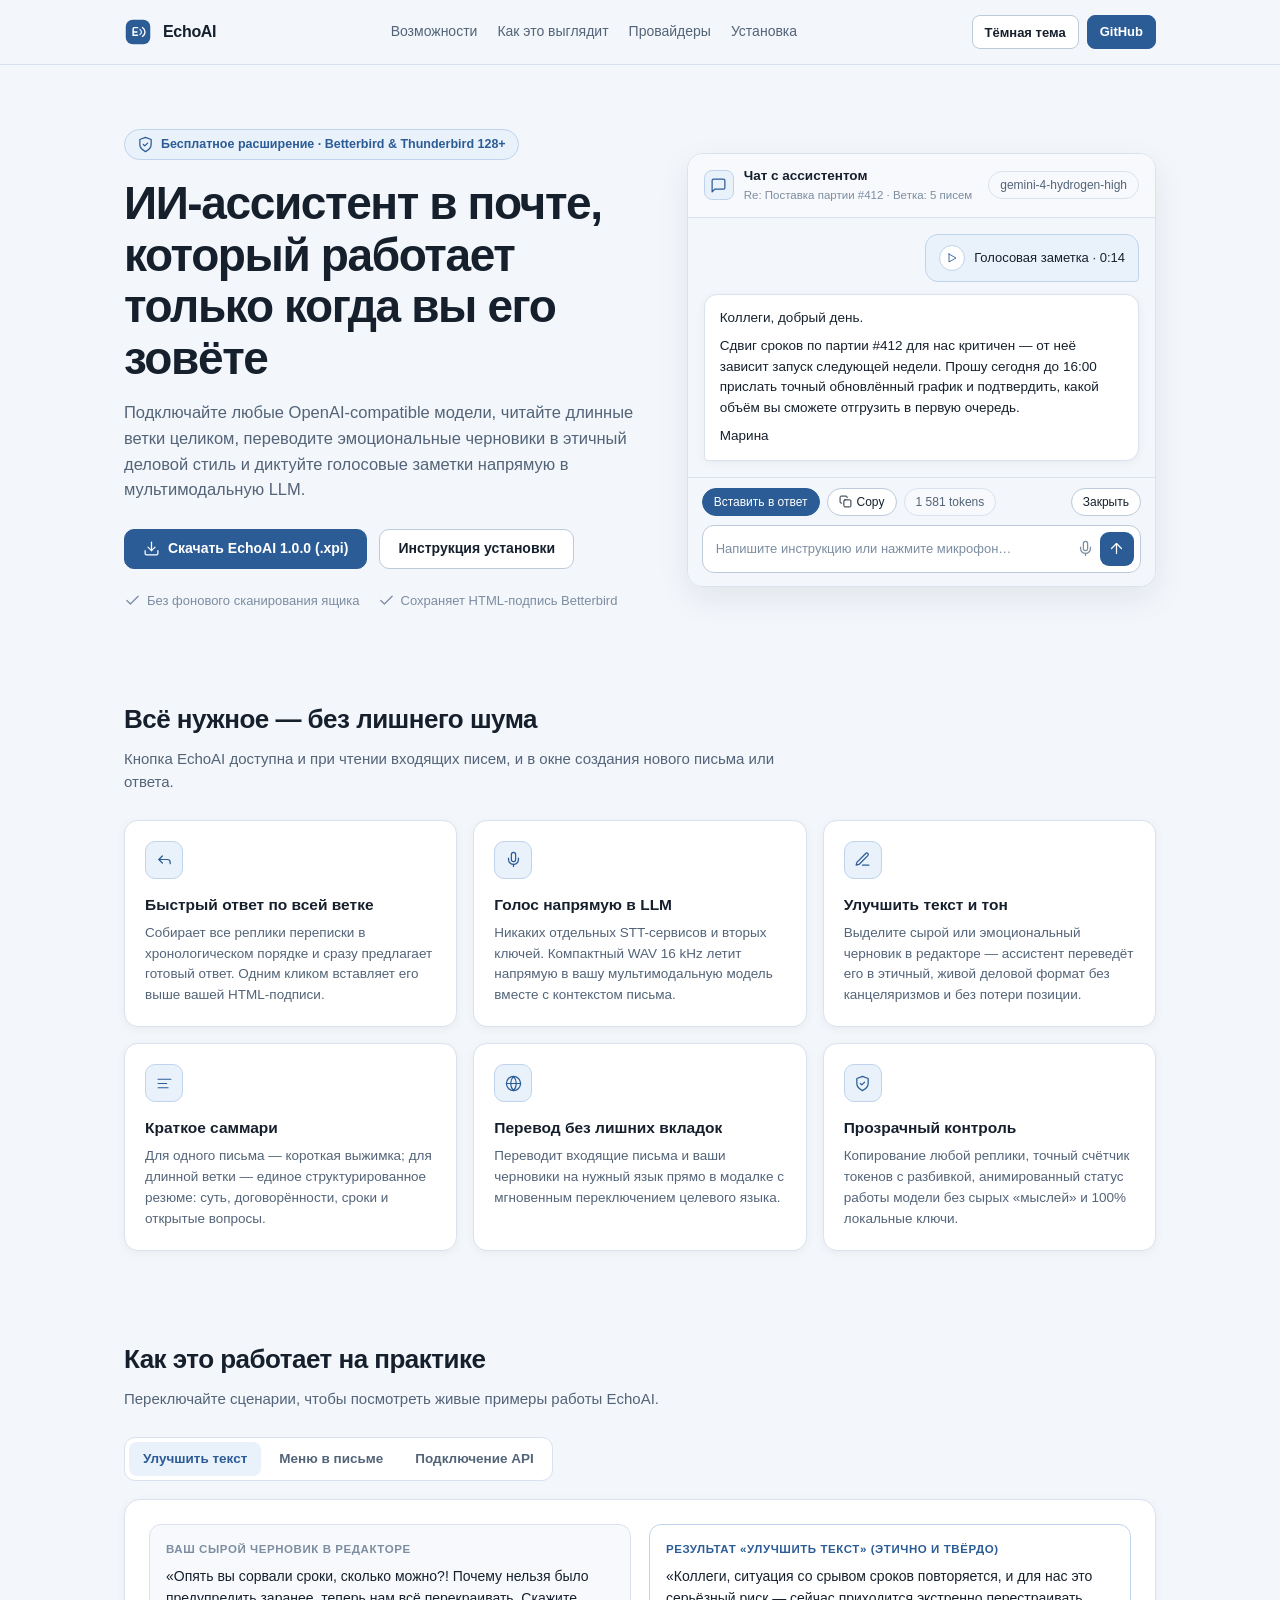
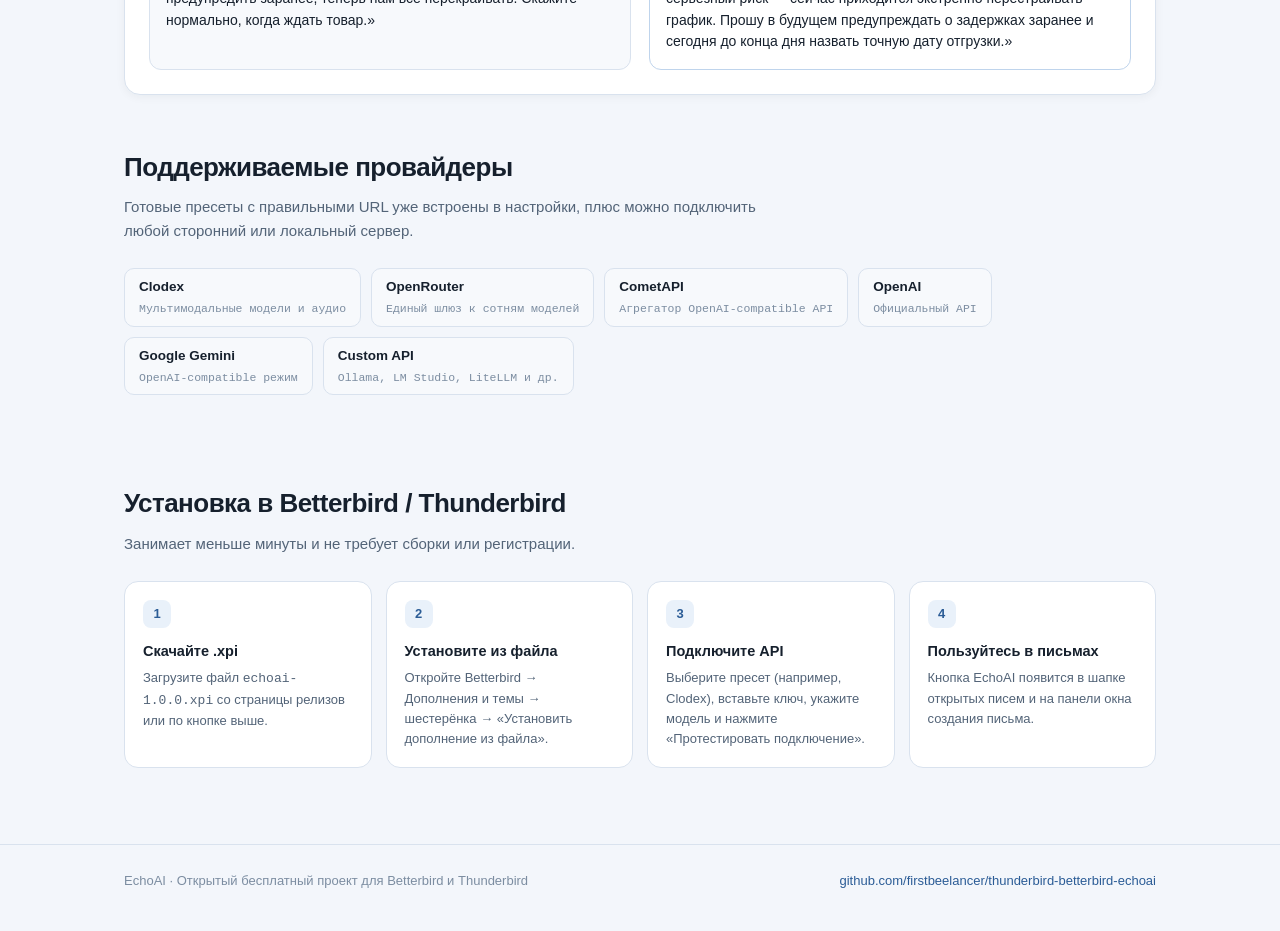
==== docs/index.html @ 4e69f6e3 "feat: build EchoAI v1.0.0 extension, packager and public showcase page" ====
<!DOCTYPE html>
<html lang="ru" data-theme="light">
<head>
  <meta charset="utf-8">
  <meta name="viewport" content="width=device-width, initial-scale=1">
  <title>EchoAI — ИИ-ассистент для Betterbird и Thunderbird</title>
  <meta name="description" content="Бесплатное открытое расширение для Betterbird и Thunderbird с подключением любых OpenAI-compatible API и прямым голосовым вводом в мультимодальную LLM.">
  <style>
    :root {
      --font-sans: "Inter", -apple-system, BlinkMacSystemFont, "Segoe UI", Roboto, sans-serif;
      --font-mono: "JetBrains Mono", "Cascadia Code", Consolas, ui-monospace, monospace;
      --bg: #f3f6fb;
      --surface: #ffffff;
      --subtle: #f7f9fc;
      --hover: #edf2f8;
      --border: #d9e2ee;
      --border-strong: #bccad9;
      --text: #16202d;
      --text-2: #536478;
      --muted: #7c8da1;
      --accent: #2b5c96;
      --accent-hover: #224b7c;
      --accent-soft: #e9f1fa;
      --accent-border: #bfd4ec;
      --success: #157a54;
      --success-bg: #eaf7f1;
      --success-border: #bce2d1;
      --danger: #c4323f;
      --danger-bg: #fdf0f1;
      --shadow: 0 12px 32px rgba(22, 32, 45, 0.08);
      --shadow-sm: 0 2px 10px rgba(22, 32, 45, 0.05);
    }

    :root[data-theme="dark"] {
      --bg: #0f141b;
      --surface: #171e27;
      --subtle: #1c2530;
      --hover: #232e3c;
      --border: #263242;
      --border-strong: #394a60;
      --text: #e8eef5;
      --text-2: #9aa9bc;
      --muted: #718298;
      --accent: #5a96db;
      --accent-hover: #70a8e6;
      --accent-soft: rgba(90, 150, 219, 0.15);
      --accent-border: rgba(90, 150, 219, 0.36);
      --success: #3fc48f;
      --success-bg: rgba(63, 196, 143, 0.13);
      --success-border: rgba(63, 196, 143, 0.34);
      --danger: #f06e7a;
      --danger-bg: rgba(240, 110, 122, 0.14);
      --shadow: 0 16px 40px rgba(0, 0, 0, 0.42);
      --shadow-sm: 0 2px 12px rgba(0, 0, 0, 0.28);
    }

    *, *::before, *::after { box-sizing: border-box; }
    body {
      margin: 0;
      font-family: var(--font-sans);
      background: var(--bg);
      color: var(--text);
      line-height: 1.55;
      -webkit-font-smoothing: antialiased;
    }

    svg.ic {
      width: 17px;
      height: 17px;
      stroke: currentColor;
      fill: none;
      stroke-width: 1.75;
      stroke-linecap: round;
      stroke-linejoin: round;
      flex-shrink: 0;
    }

    a { color: var(--accent); text-decoration: none; }
    a:hover { text-decoration: underline; }

    .container {
      max-width: 1080px;
      margin: 0 auto;
      padding: 0 24px;
    }

    /* Top Nav */
    .topbar {
      position: sticky;
      top: 0;
      z-index: 30;
      background: color-mix(in srgb, var(--bg) 88%, transparent);
      backdrop-filter: blur(10px);
      border-bottom: 1px solid var(--border);
    }

    .topbar-inner {
      display: flex;
      align-items: center;
      justify-content: space-between;
      height: 64px;
      gap: 16px;
    }

    .brand {
      display: flex;
      align-items: center;
      gap: 11px;
      font-weight: 650;
      font-size: 16px;
      color: var(--text);
      letter-spacing: -0.02em;
    }

    .brand:hover { text-decoration: none; }

    .nav-links {
      display: flex;
      align-items: center;
      gap: 20px;
      font-size: 14px;
    }

    .nav-links a { color: var(--text-2); font-weight: 500; }
    .nav-links a:hover { color: var(--text); text-decoration: none; }

    .btn {
      display: inline-flex;
      align-items: center;
      justify-content: center;
      gap: 8px;
      height: 40px;
      padding: 0 18px;
      border-radius: 10px;
      border: 1px solid var(--border-strong);
      background: var(--surface);
      color: var(--text);
      font-size: 14px;
      font-weight: 550;
      cursor: pointer;
      transition: all 140ms ease;
      text-decoration: none;
    }

    .btn:hover { background: var(--hover); text-decoration: none; }

    .btn-primary {
      background: var(--accent);
      border-color: var(--accent);
      color: #ffffff;
    }
    :root[data-theme="dark"] .btn-primary { color: #0a1624; }
    .btn-primary:hover { background: var(--accent-hover); border-color: var(--accent-hover); }

    .btn-sm { height: 34px; padding: 0 12px; font-size: 13px; border-radius: 8px; }

    /* Hero */
    .hero {
      padding: 64px 0 44px;
    }

    .hero-grid {
      display: grid;
      grid-template-columns: 1.05fr 0.95fr;
      gap: 44px;
      align-items: center;
    }

    @media (max-width: 880px) {
      .hero-grid { grid-template-columns: 1fr; }
      .nav-links { display: none; }
    }

    .eyebrow {
      display: inline-flex;
      align-items: center;
      gap: 7px;
      padding: 5px 12px;
      border-radius: 999px;
      background: var(--accent-soft);
      border: 1px solid var(--accent-border);
      color: var(--accent);
      font-size: 12.5px;
      font-weight: 600;
      margin-bottom: 18px;
    }

    h1 {
      margin: 0 0 16px;
      font-size: clamp(32px, 4.4vw, 46px);
      line-height: 1.12;
      letter-spacing: -0.03em;
      font-weight: 700;
    }

    .hero-lead {
      margin: 0 0 26px;
      font-size: 16.5px;
      color: var(--text-2);
      max-width: 540px;
    }

    .hero-actions {
      display: flex;
      flex-wrap: wrap;
      gap: 12px;
      margin-bottom: 22px;
    }

    .hero-meta {
      display: flex;
      flex-wrap: wrap;
      gap: 18px;
      font-size: 13px;
      color: var(--muted);
    }

    .hero-meta span {
      display: inline-flex;
      align-items: center;
      gap: 6px;
    }

    /* Interactive Preview Window */
    .preview-card {
      background: var(--surface);
      border: 1px solid var(--border);
      border-radius: 16px;
      box-shadow: var(--shadow);
      overflow: hidden;
    }

    .preview-head {
      display: flex;
      align-items: center;
      justify-content: space-between;
      padding: 12px 16px;
      border-bottom: 1px solid var(--border);
      background: var(--subtle);
    }

    .preview-head-left {
      display: flex;
      align-items: center;
      gap: 10px;
    }

    .preview-icon-box {
      width: 30px;
      height: 30px;
      border-radius: 8px;
      background: var(--accent-soft);
      border: 1px solid var(--accent-border);
      color: var(--accent);
      display: inline-flex;
      align-items: center;
      justify-content: center;
    }

    .preview-title { font-size: 13.5px; font-weight: 600; }
    .preview-sub { font-size: 11.5px; color: var(--muted); }

    .pill {
      display: inline-flex;
      align-items: center;
      gap: 5px;
      height: 28px;
      padding: 0 11px;
      border-radius: 999px;
      border: 1px solid var(--border-strong);
      background: var(--surface);
      font-size: 12px;
      font-weight: 500;
      color: var(--text);
    }

    .pill-muted {
      background: var(--subtle);
      color: var(--text-2);
      border-color: var(--border);
    }

    .preview-body {
      padding: 16px;
      background: var(--bg);
      display: flex;
      flex-direction: column;
      gap: 12px;
    }

    .bubble-user {
      align-self: flex-end;
      background: var(--accent-soft);
      border: 1px solid var(--accent-border);
      border-radius: 13px 13px 4px 13px;
      padding: 10px 13px;
      display: inline-flex;
      align-items: center;
      gap: 9px;
      font-size: 13px;
      font-weight: 500;
    }

    .play-circle {
      width: 26px;
      height: 26px;
      border-radius: 50%;
      background: var(--surface);
      border: 1px solid var(--accent-border);
      color: var(--accent);
      display: inline-flex;
      align-items: center;
      justify-content: center;
    }

    .bubble-ai {
      background: var(--surface);
      border: 1px solid var(--border);
      border-radius: 13px 13px 13px 4px;
      padding: 13px 15px;
      font-size: 13.5px;
      line-height: 1.52;
      box-shadow: var(--shadow-sm);
    }

    .bubble-ai p { margin: 0 0 8px; }
    .bubble-ai p:last-child { margin: 0; }

    .preview-dock {
      padding: 10px 14px 13px;
      background: var(--bg);
      border-top: 1px solid var(--border);
      display: flex;
      flex-direction: column;
      gap: 9px;
    }

    .dock-row {
      display: flex;
      align-items: center;
      justify-content: space-between;
      gap: 8px;
      flex-wrap: wrap;
    }

    .dock-left { display: flex; align-items: center; gap: 7px; flex-wrap: wrap; }

    .fake-input {
      display: flex;
      align-items: center;
      justify-content: space-between;
      padding: 6px 6px 6px 13px;
      border-radius: 12px;
      background: var(--surface);
      border: 1px solid var(--border-strong);
      font-size: 13px;
      color: var(--muted);
    }

    .fake-send {
      width: 34px;
      height: 34px;
      border-radius: 9px;
      background: var(--accent);
      color: #fff;
      display: inline-flex;
      align-items: center;
      justify-content: center;
    }

    /* Sections */
    .section {
      padding: 44px 0;
    }

    .section-head {
      margin-bottom: 26px;
    }

    .section-title {
      margin: 0 0 8px;
      font-size: 26px;
      letter-spacing: -0.02em;
    }

    .section-desc {
      margin: 0;
      color: var(--text-2);
      font-size: 15px;
      max-width: 660px;
    }

    .features-grid {
      display: grid;
      grid-template-columns: repeat(3, minmax(0, 1fr));
      gap: 16px;
    }

    @media (max-width: 820px) {
      .features-grid { grid-template-columns: 1fr; }
    }

    .feature-card {
      background: var(--surface);
      border: 1px solid var(--border);
      border-radius: 14px;
      padding: 20px;
      box-shadow: var(--shadow-sm);
    }

    .feature-icon {
      width: 38px;
      height: 38px;
      border-radius: 10px;
      background: var(--accent-soft);
      border: 1px solid var(--accent-border);
      color: var(--accent);
      display: inline-flex;
      align-items: center;
      justify-content: center;
      margin-bottom: 14px;
    }

    .feature-card h3 {
      margin: 0 0 6px;
      font-size: 15.5px;
      font-weight: 600;
    }

    .feature-card p {
      margin: 0;
      font-size: 13.5px;
      color: var(--text-2);
    }

    /* Interactive Showcase Tabs */
    .tabs-bar {
      display: inline-flex;
      flex-wrap: wrap;
      gap: 4px;
      padding: 4px;
      border-radius: 11px;
      background: var(--surface);
      border: 1px solid var(--border);
      margin-bottom: 18px;
    }

    .tab-btn {
      height: 34px;
      padding: 0 14px;
      border-radius: 8px;
      border: none;
      background: transparent;
      color: var(--text-2);
      font-size: 13.5px;
      font-weight: 550;
      cursor: pointer;
    }

    .tab-btn.is-active {
      background: var(--accent-soft);
      color: var(--accent);
    }

    .showcase-panel {
      background: var(--surface);
      border: 1px solid var(--border);
      border-radius: 16px;
      padding: 24px;
      box-shadow: var(--shadow-sm);
    }

    .before-after {
      display: grid;
      grid-template-columns: 1fr 1fr;
      gap: 18px;
    }

    @media (max-width: 720px) {
      .before-after { grid-template-columns: 1fr; }
    }

    .ba-box {
      padding: 16px;
      border-radius: 12px;
      border: 1px solid var(--border);
      background: var(--subtle);
    }

    .ba-box.is-after {
      background: var(--surface);
      border-color: var(--accent-border);
    }

    .ba-label {
      font-size: 11.5px;
      font-weight: 650;
      text-transform: uppercase;
      letter-spacing: 0.05em;
      color: var(--muted);
      margin-bottom: 8px;
    }

    .ba-box.is-after .ba-label { color: var(--accent); }

    .providers-strip {
      display: flex;
      flex-wrap: wrap;
      gap: 10px;
    }

    .provider-badge {
      padding: 8px 14px;
      border-radius: 10px;
      background: var(--subtle);
      border: 1px solid var(--border);
      font-size: 13.5px;
      font-weight: 550;
    }

    .provider-badge span {
      display: block;
      font-family: var(--font-mono);
      font-size: 11.5px;
      font-weight: 400;
      color: var(--muted);
      margin-top: 2px;
    }

    /* Install Steps */
    .steps-grid {
      display: grid;
      grid-template-columns: repeat(4, minmax(0, 1fr));
      gap: 14px;
    }

    @media (max-width: 820px) {
      .steps-grid { grid-template-columns: 1fr 1fr; }
    }
    @media (max-width: 520px) {
      .steps-grid { grid-template-columns: 1fr; }
    }

    .step-card {
      background: var(--surface);
      border: 1px solid var(--border);
      border-radius: 14px;
      padding: 18px;
    }

    .step-num {
      width: 28px;
      height: 28px;
      border-radius: 8px;
      background: var(--accent-soft);
      color: var(--accent);
      font-size: 13px;
      font-weight: 700;
      display: inline-flex;
      align-items: center;
      justify-content: center;
      margin-bottom: 12px;
    }

    .step-card h3 { margin: 0 0 6px; font-size: 14.5px; }
    .step-card p { margin: 0; font-size: 13px; color: var(--text-2); }

    footer {
      margin-top: 32px;
      padding: 26px 0 40px;
      border-top: 1px solid var(--border);
      color: var(--muted);
      font-size: 13px;
    }

    .footer-inner {
      display: flex;
      align-items: center;
      justify-content: space-between;
      flex-wrap: wrap;
      gap: 12px;
    }
  </style>
</head>
<body>
  <header class="topbar">
    <div class="container topbar-inner">
      <a class="brand" href="#">
        <svg width="28" height="28" viewBox="0 0 64 64" fill="none" aria-hidden="true">
          <rect x="4" y="4" width="56" height="56" rx="16" fill="#2B5C96"/>
          <path d="M21 39.5V24.5C21 23.1193 22.1193 22 23.5 22H31" stroke="#FFFFFF" stroke-width="3.4" stroke-linecap="round"/>
          <path d="M21 32H29.5" stroke="#FFFFFF" stroke-width="3.4" stroke-linecap="round"/>
          <path d="M21 39.5H31" stroke="#FFFFFF" stroke-width="3.4" stroke-linecap="round"/>
          <path d="M36.5 26.2C38.6 27.6 39.9 29.7 39.9 32C39.9 34.3 38.6 36.4 36.5 37.8" stroke="#CFE3FA" stroke-width="3.2" stroke-linecap="round"/>
          <path d="M42.2 21.8C45.8 24.3 48 28 48 32C48 36 45.8 39.7 42.2 42.2" stroke="#FFFFFF" stroke-width="3.2" stroke-linecap="round"/>
        </svg>
        <span>EchoAI</span>
      </a>

      <nav class="nav-links" aria-label="Навигация">
        <a href="#features">Возможности</a>
        <a href="#showcase">Как это выглядит</a>
        <a href="#providers">Провайдеры</a>
        <a href="#install">Установка</a>
      </nav>

      <div style="display:flex;align-items:center;gap:8px;">
        <button id="themeToggle" class="btn btn-sm" type="button">Тёмная тема</button>
        <a class="btn btn-primary btn-sm" href="https://github.com/firstbeelancer/thunderbird-betterbird-echoai" target="_blank" rel="noopener">GitHub</a>
      </div>
    </div>
  </header>

  <main>
    <!-- Hero -->
    <section class="hero">
      <div class="container hero-grid">
        <div>
          <div class="eyebrow">
            <svg class="ic" viewBox="0 0 24 24"><path d="M12 22s8-4 8-10V5l-8-3-8 3v7c0 6 8 10 8 10z"/><polyline points="9 12 11 14 15 10"/></svg>
            <span>Бесплатное расширение · Betterbird &amp; Thunderbird 128+</span>
          </div>
          <h1>ИИ-ассистент в почте, который работает только когда вы его зовёте</h1>
          <p class="hero-lead">
            Подключайте любые OpenAI-compatible модели, читайте длинные ветки целиком, переводите эмоциональные черновики в этичный деловой стиль и диктуйте голосовые заметки напрямую в мультимодальную LLM.
          </p>
          <div class="hero-actions">
            <a class="btn btn-primary" href="./download/echoai-1.0.0.xpi" download>
              <svg class="ic" viewBox="0 0 24 24"><path d="M21 15v4a2 2 0 0 1-2 2H5a2 2 0 0 1-2-2v-4"/><polyline points="7 10 12 15 17 10"/><line x1="12" y1="15" x2="12" y2="3"/></svg>
              <span>Скачать EchoAI 1.0.0 (.xpi)</span>
            </a>
            <a class="btn" href="#install">Инструкция установки</a>
          </div>
          <div class="hero-meta">
            <span>
              <svg class="ic" viewBox="0 0 24 24"><polyline points="20 6 9 17 4 12"/></svg>
              Без фонового сканирования ящика
            </span>
            <span>
              <svg class="ic" viewBox="0 0 24 24"><polyline points="20 6 9 17 4 12"/></svg>
              Сохраняет HTML-подпись Betterbird
            </span>
          </div>
        </div>

        <!-- Live Visual Preview of Modal -->
        <div class="preview-card" aria-label="Превью окна диалога EchoAI">
          <div class="preview-head">
            <div class="preview-head-left">
              <div class="preview-icon-box">
                <svg class="ic" viewBox="0 0 24 24"><path d="M21 15a2 2 0 0 1-2 2H7l-4 4V5a2 2 0 0 1 2-2h14a2 2 0 0 1 2 2z"/></svg>
              </div>
              <div>
                <div class="preview-title">Чат с ассистентом</div>
                <div class="preview-sub">Re: Поставка партии #412 · Ветка: 5 писем</div>
              </div>
            </div>
            <span class="pill pill-muted">gemini-4-hydrogen-high</span>
          </div>

          <div class="preview-body">
            <div class="bubble-user">
              <span class="play-circle">
                <svg class="ic" style="width:12px;height:12px" viewBox="0 0 24 24"><polygon points="6 4 20 12 6 20 6 4"/></svg>
              </span>
              <span>Голосовая заметка · 0:14</span>
            </div>

            <div class="bubble-ai">
              <p>Коллеги, добрый день.</p>
              <p>Сдвиг сроков по партии #412 для нас критичен — от неё зависит запуск следующей недели. Прошу сегодня до 16:00 прислать точный обновлённый график и подтвердить, какой объём вы сможете отгрузить в первую очередь.</p>
              <p>Марина</p>
            </div>
          </div>

          <div class="preview-dock">
            <div class="dock-row">
              <div class="dock-left">
                <span class="pill" style="background:var(--accent);color:#fff;border-color:var(--accent);">Вставить в ответ</span>
                <span class="pill">
                  <svg class="ic" style="width:13px;height:13px" viewBox="0 0 24 24"><rect x="9" y="9" width="13" height="13" rx="2"/><path d="M5 15H4a2 2 0 0 1-2-2V4a2 2 0 0 1 2-2h9a2 2 0 0 1 2 2v1"/></svg>
                  Copy
                </span>
                <span class="pill pill-muted">1 581 tokens</span>
              </div>
              <span class="pill">Закрыть</span>
            </div>
            <div class="fake-input">
              <span>Напишите инструкцию или нажмите микрофон…</span>
              <div style="display:flex;align-items:center;gap:6px;">
                <svg class="ic" viewBox="0 0 24 24"><path d="M12 2a3 3 0 0 0-3 3v7a3 3 0 0 0 6 0V5a3 3 0 0 0-3-3Z"/><path d="M19 10v2a7 7 0 0 1-14 0v-2"/><line x1="12" y1="19" x2="12" y2="22"/></svg>
                <span class="fake-send">
                  <svg class="ic" viewBox="0 0 24 24"><line x1="12" y1="19" x2="12" y2="5"/><polyline points="5 12 12 5 19 12"/></svg>
                </span>
              </div>
            </div>
          </div>
        </div>
      </div>
    </section>

    <!-- Features -->
    <section id="features" class="section">
      <div class="container">
        <div class="section-head">
          <h2 class="section-title">Всё нужное — без лишнего шума</h2>
          <p class="section-desc">Кнопка EchoAI доступна и при чтении входящих писем, и в окне создания нового письма или ответа.</p>
        </div>

        <div class="features-grid">
          <div class="feature-card">
            <div class="feature-icon">
              <svg class="ic" viewBox="0 0 24 24"><polyline points="9 17 4 12 9 7"/><path d="M20 18v-2a4 4 0 0 0-4-4H4"/></svg>
            </div>
            <h3>Быстрый ответ по всей ветке</h3>
            <p>Собирает все реплики переписки в хронологическом порядке и сразу предлагает готовый ответ. Одним кликом вставляет его выше вашей HTML-подписи.</p>
          </div>

          <div class="feature-card">
            <div class="feature-icon">
              <svg class="ic" viewBox="0 0 24 24"><path d="M12 2a3 3 0 0 0-3 3v7a3 3 0 0 0 6 0V5a3 3 0 0 0-3-3Z"/><path d="M19 10v2a7 7 0 0 1-14 0v-2"/><line x1="12" y1="19" x2="12" y2="22"/></svg>
            </div>
            <h3>Голос напрямую в LLM</h3>
            <p>Никаких отдельных STT-сервисов и вторых ключей. Компактный WAV 16 kHz летит напрямую в вашу мультимодальную модель вместе с контекстом письма.</p>
          </div>

          <div class="feature-card">
            <div class="feature-icon">
              <svg class="ic" viewBox="0 0 24 24"><path d="M12 20h9"/><path d="M16.5 3.5a2.12 2.12 0 0 1 3 3L7 19l-4 1 1-4Z"/></svg>
            </div>
            <h3>Улучшить текст и тон</h3>
            <p>Выделите сырой или эмоциональный черновик в редакторе — ассистент переведёт его в этичный, живой деловой формат без канцеляризмов и без потери позиции.</p>
          </div>

          <div class="feature-card">
            <div class="feature-icon">
              <svg class="ic" viewBox="0 0 24 24"><line x1="21" y1="6" x2="3" y2="6"/><line x1="15" y1="12" x2="3" y2="12"/><line x1="17" y1="18" x2="3" y2="18"/></svg>
            </div>
            <h3>Краткое саммари</h3>
            <p>Для одного письма — короткая выжимка; для длинной ветки — единое структурированное резюме: суть, договорённости, сроки и открытые вопросы.</p>
          </div>

          <div class="feature-card">
            <div class="feature-icon">
              <svg class="ic" viewBox="0 0 24 24"><circle cx="12" cy="12" r="10"/><line x1="2" y1="12" x2="22" y2="12"/><path d="M12 2a15.3 15.3 0 0 1 4 10 15.3 15.3 0 0 1-4 10 15.3 15.3 0 0 1-4-10 15.3 15.3 0 0 1 4-10z"/></svg>
            </div>
            <h3>Перевод без лишних вкладок</h3>
            <p>Переводит входящие письма и ваши черновики на нужный язык прямо в модалке с мгновенным переключением целевого языка.</p>
          </div>

          <div class="feature-card">
            <div class="feature-icon">
              <svg class="ic" viewBox="0 0 24 24"><path d="M12 22s8-4 8-10V5l-8-3-8 3v7c0 6 8 10 8 10z"/><polyline points="9 12 11 14 15 10"/></svg>
            </div>
            <h3>Прозрачный контроль</h3>
            <p>Копирование любой реплики, точный счётчик токенов с разбивкой, анимированный статус работы модели без сырых «мыслей» и 100% локальные ключи.</p>
          </div>
        </div>
      </div>
    </section>

    <!-- Showcase -->
    <section id="showcase" class="section">
      <div class="container">
        <div class="section-head">
          <h2 class="section-title">Как это работает на практике</h2>
          <p class="section-desc">Переключайте сценарии, чтобы посмотреть живые примеры работы EchoAI.</p>
        </div>

        <div class="tabs-bar" role="tablist">
          <button class="tab-btn is-active" data-tab="improve" type="button">Улучшить текст</button>
          <button class="tab-btn" data-tab="menus" type="button">Меню в письме</button>
          <button class="tab-btn" data-tab="providers" type="button">Подключение API</button>
        </div>

        <div id="tab-improve" class="showcase-panel">
          <div class="before-after">
            <div class="ba-box">
              <div class="ba-label">Ваш сырой черновик в редакторе</div>
              <p style="margin:0;font-size:14px;">«Опять вы сорвали сроки, сколько можно?! Почему нельзя было предупредить заранее, теперь нам всё перекраивать. Скажите нормально, когда ждать товар.»</p>
            </div>
            <div class="ba-box is-after">
              <div class="ba-label">Результат «Улучшить текст» (этично и твёрдо)</div>
              <p style="margin:0;font-size:14px;">«Коллеги, ситуация со срывом сроков повторяется, и для нас это серьёзный риск — сейчас приходится экстренно перестраивать график. Прошу в будущем предупреждать о задержках заранее и сегодня до конца дня назвать точную дату отгрузки.»</p>
            </div>
          </div>
        </div>

        <div id="tab-menus" class="showcase-panel" hidden>
          <div class="before-after">
            <div class="ba-box is-after">
              <div class="ba-label">При чтении письма</div>
              <ol style="margin:0;padding-left:18px;font-size:14px;display:flex;flex-direction:column;gap:6px;">
                <li><strong>Быстрый ответ</strong> — готовый вариант по всей ветке</li>
                <li><strong>Чат с ассистентом</strong> — диалог текстом и голосом</li>
                <li><strong>Краткое саммари</strong> — суть письма или всей переписки</li>
                <li><strong>Перевод</strong> — быстрый перевод на выбранный язык</li>
              </ol>
            </div>
            <div class="ba-box is-after">
              <div class="ba-label">При создании / редактировании письма</div>
              <ol style="margin:0;padding-left:18px;font-size:14px;display:flex;flex-direction:column;gap:6px;">
                <li><strong>Улучшить текст</strong> — выделенный фрагмент или черновик</li>
                <li><strong>Чат с ассистентом</strong> — надиктовать или обсудить текст</li>
                <li><strong>Быстрый ответ</strong> — ответ по контексту переписки</li>
                <li><strong>Краткое саммари</strong> — выжимка ветки или черновика</li>
                <li><strong>Перевод</strong> — перевести черновик и заменить на месте</li>
              </ol>
            </div>
          </div>
        </div>

        <div id="tab-providers" class="showcase-panel" hidden>
          <p style="margin:0 0 14px;font-size:14px;color:var(--text-2);">
            Умная нормализация URL принимает и базовый домен, и <code>/v1</code>, и полный <code>/v1/chat/completions</code> без двойных путей. В настройках есть загрузка списка моделей скопом, ручной ввод ID модели и кнопка <strong>«Протестировать подключение»</strong>.
          </p>
          <div class="providers-strip">
            <div class="provider-badge">Clodex<span>https://clodex.xyz/v1</span></div>
            <div class="provider-badge">OpenRouter<span>https://openrouter.ai/api/v1</span></div>
            <div class="provider-badge">CometAPI<span>https://api.cometapi.com/v1</span></div>
            <div class="provider-badge">OpenAI<span>https://api.openai.com/v1</span></div>
            <div class="provider-badge">Google Gemini<span>.../v1beta/openai</span></div>
            <div class="provider-badge">Custom API<span>Любой OpenAI-compatible URL</span></div>
          </div>
        </div>
      </div>
    </section>

    <!-- Providers quick anchor -->
    <section id="providers" class="section" style="padding-top: 8px;">
      <div class="container">
        <div class="section-head">
          <h2 class="section-title">Поддерживаемые провайдеры</h2>
          <p class="section-desc">Готовые пресеты с правильными URL уже встроены в настройки, плюс можно подключить любой сторонний или локальный сервер.</p>
        </div>
        <div class="providers-strip">
          <div class="provider-badge">Clodex<span>Мультимодальные модели и аудио</span></div>
          <div class="provider-badge">OpenRouter<span>Единый шлюз к сотням моделей</span></div>
          <div class="provider-badge">CometAPI<span>Агрегатор OpenAI-compatible API</span></div>
          <div class="provider-badge">OpenAI<span>Официальный API</span></div>
          <div class="provider-badge">Google Gemini<span>OpenAI-compatible режим</span></div>
          <div class="provider-badge">Custom API<span>Ollama, LM Studio, LiteLLM и др.</span></div>
        </div>
      </div>
    </section>

    <!-- Install -->
    <section id="install" class="section">
      <div class="container">
        <div class="section-head">
          <h2 class="section-title">Установка в Betterbird / Thunderbird</h2>
          <p class="section-desc">Занимает меньше минуты и не требует сборки или регистрации.</p>
        </div>

        <div class="steps-grid">
          <div class="step-card">
            <div class="step-num">1</div>
            <h3>Скачайте .xpi</h3>
            <p>Загрузите файл <code>echoai-1.0.0.xpi</code> со страницы релизов или по кнопке выше.</p>
          </div>
          <div class="step-card">
            <div class="step-num">2</div>
            <h3>Установите из файла</h3>
            <p>Откройте Betterbird → Дополнения и темы → шестерёнка → «Установить дополнение из файла».</p>
          </div>
          <div class="step-card">
            <div class="step-num">3</div>
            <h3>Подключите API</h3>
            <p>Выберите пресет (например, Clodex), вставьте ключ, укажите модель и нажмите «Протестировать подключение».</p>
          </div>
          <div class="step-card">
            <div class="step-num">4</div>
            <h3>Пользуйтесь в письмах</h3>
            <p>Кнопка EchoAI появится в шапке открытых писем и на панели окна создания письма.</p>
          </div>
        </div>
      </div>
    </section>
  </main>

  <footer>
    <div class="container footer-inner">
      <span>EchoAI · Открытый бесплатный проект для Betterbird и Thunderbird</span>
      <a href="https://github.com/firstbeelancer/thunderbird-betterbird-echoai" target="_blank" rel="noopener">github.com/firstbeelancer/thunderbird-betterbird-echoai</a>
    </div>
  </footer>

  <script>
    const root = document.documentElement;
    const themeBtn = document.getElementById("themeToggle");
    themeBtn.addEventListener("click", () => {
      const dark = root.getAttribute("data-theme") === "dark";
      root.setAttribute("data-theme", dark ? "light" : "dark");
      themeBtn.textContent = dark ? "Тёмная тема" : "Светлая тема";
    });

    const tabBtns = Array.from(document.querySelectorAll(".tab-btn"));
    const panels = {
      improve: document.getElementById("tab-improve"),
      menus: document.getElementById("tab-menus"),
      providers: document.getElementById("tab-providers")
    };
    tabBtns.forEach((btn) => {
      btn.addEventListener("click", () => {
        const key = btn.dataset.tab;
        tabBtns.forEach((b) => b.classList.toggle("is-active", b === btn));
        Object.entries(panels).forEach(([k, el]) => { el.hidden = k !== key; });
      });
    });
  </script>
</body>
</html>
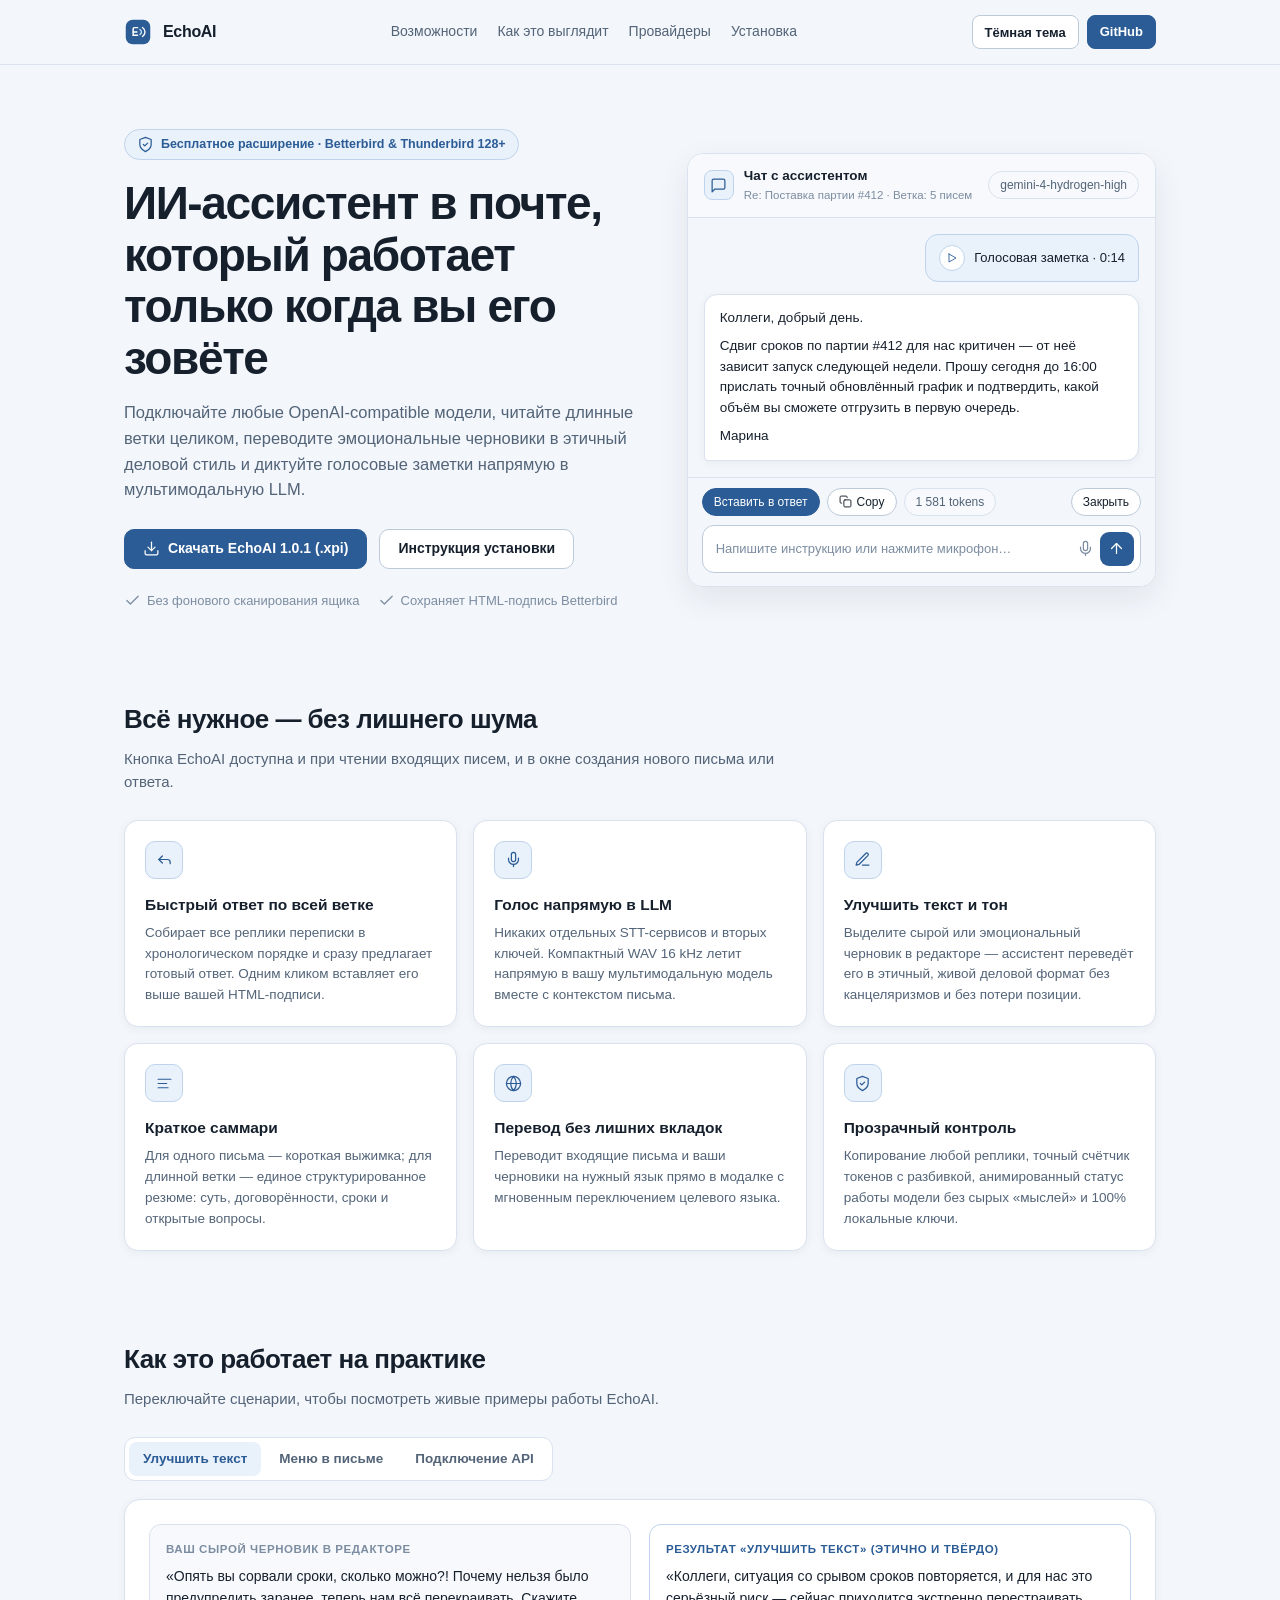
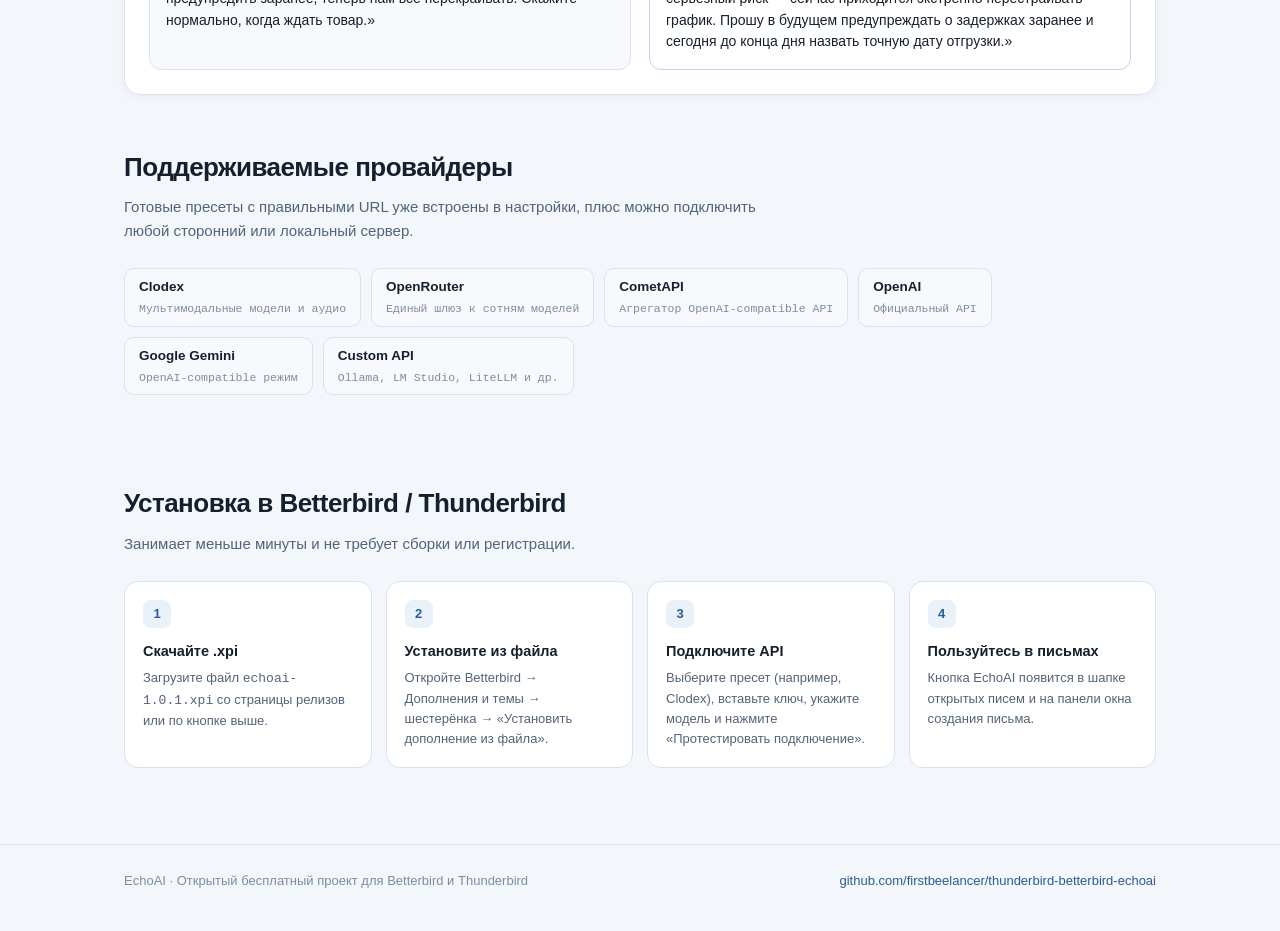
==== commit 11f2c1aa: "fix(ui): enforce [hidden] display:none across all extension views and bump v1.0.1" ====
--- a/docs/index.html
+++ b/docs/index.html
@@ -55,6 +55,7 @@
     }
 
     *, *::before, *::after { box-sizing: border-box; }
+    [hidden] { display: none !important; }
     body {
       margin: 0;
       font-family: var(--font-sans);
@@ -625,9 +626,9 @@
             Подключайте любые OpenAI-compatible модели, читайте длинные ветки целиком, переводите эмоциональные черновики в этичный деловой стиль и диктуйте голосовые заметки напрямую в мультимодальную LLM.
           </p>
           <div class="hero-actions">
-            <a class="btn btn-primary" href="./download/echoai-1.0.0.xpi" download>
+            <a class="btn btn-primary" href="./download/echoai-1.0.1.xpi" download>
               <svg class="ic" viewBox="0 0 24 24"><path d="M21 15v4a2 2 0 0 1-2 2H5a2 2 0 0 1-2-2v-4"/><polyline points="7 10 12 15 17 10"/><line x1="12" y1="15" x2="12" y2="3"/></svg>
-              <span>Скачать EchoAI 1.0.0 (.xpi)</span>
+              <span>Скачать EchoAI 1.0.1 (.xpi)</span>
             </a>
             <a class="btn" href="#install">Инструкция установки</a>
           </div>
@@ -856,7 +857,7 @@
           <div class="step-card">
             <div class="step-num">1</div>
             <h3>Скачайте .xpi</h3>
-            <p>Загрузите файл <code>echoai-1.0.0.xpi</code> со страницы релизов или по кнопке выше.</p>
+            <p>Загрузите файл <code>echoai-1.0.1.xpi</code> со страницы релизов или по кнопке выше.</p>
           </div>
           <div class="step-card">
             <div class="step-num">2</div>
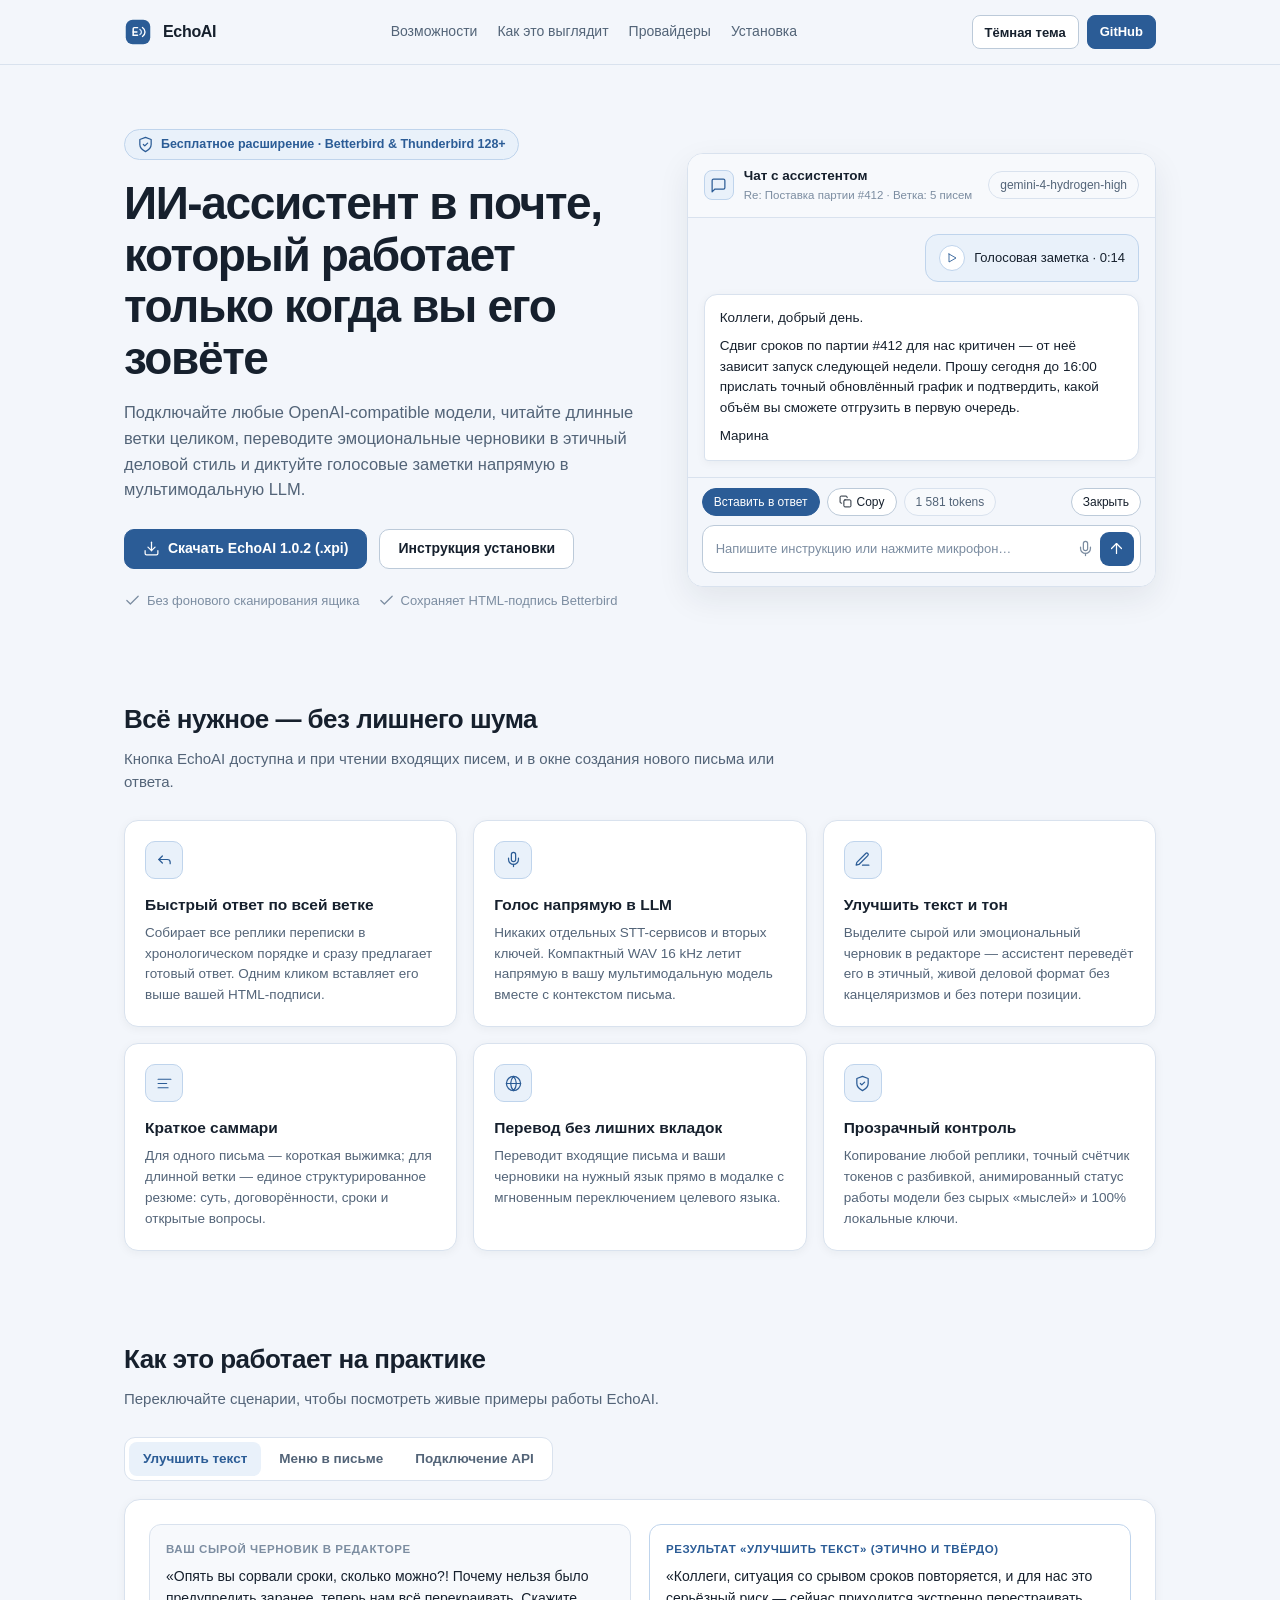
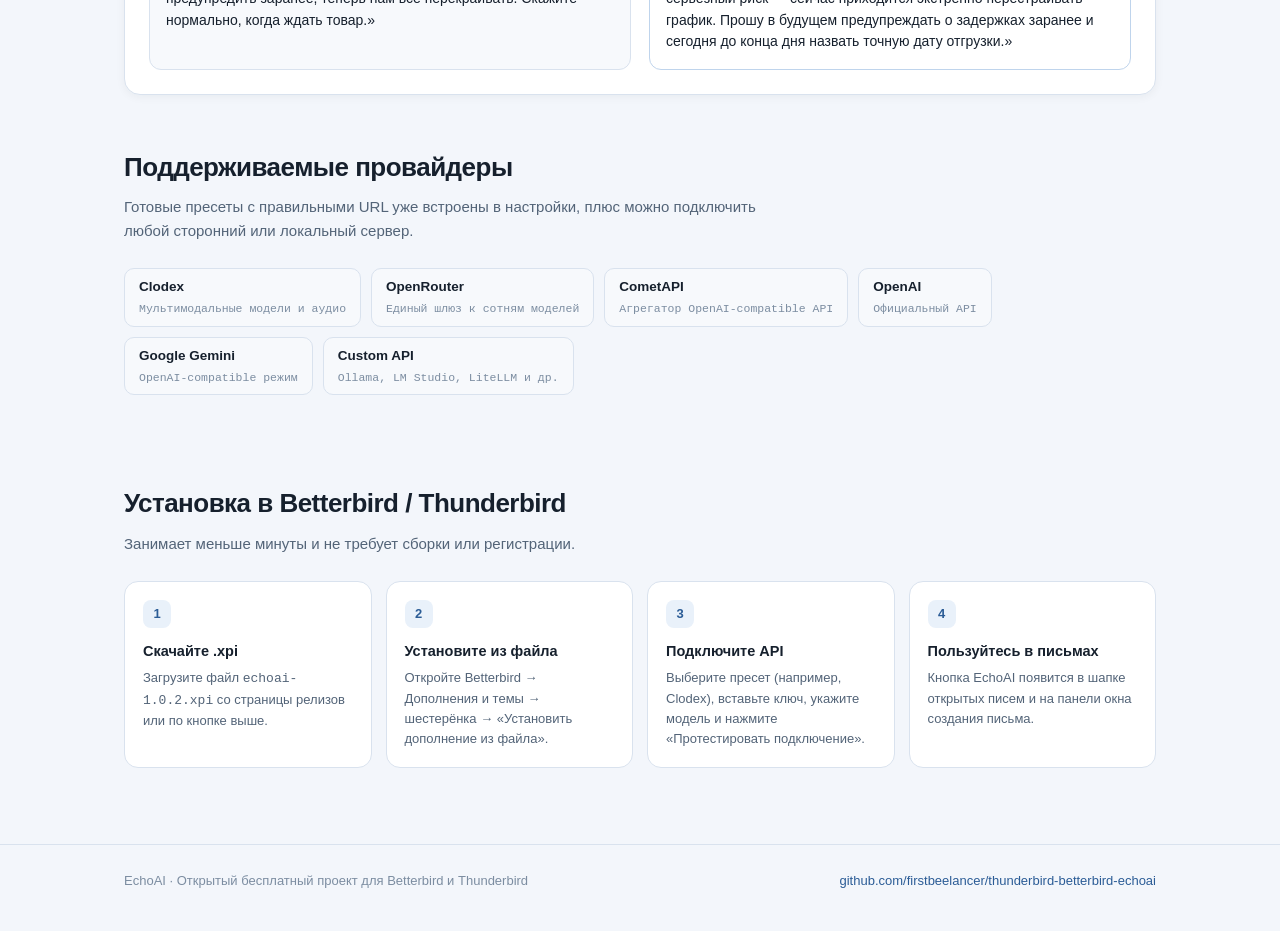
==== commit fee24c5d: "fix(options): open settings tab reliably from popup modal window and sync live updates (v1.0.2)" ====
--- a/docs/index.html
+++ b/docs/index.html
@@ -626,9 +626,9 @@
             Подключайте любые OpenAI-compatible модели, читайте длинные ветки целиком, переводите эмоциональные черновики в этичный деловой стиль и диктуйте голосовые заметки напрямую в мультимодальную LLM.
           </p>
           <div class="hero-actions">
-            <a class="btn btn-primary" href="./download/echoai-1.0.1.xpi" download>
+            <a class="btn btn-primary" href="./download/echoai-1.0.2.xpi" download>
               <svg class="ic" viewBox="0 0 24 24"><path d="M21 15v4a2 2 0 0 1-2 2H5a2 2 0 0 1-2-2v-4"/><polyline points="7 10 12 15 17 10"/><line x1="12" y1="15" x2="12" y2="3"/></svg>
-              <span>Скачать EchoAI 1.0.1 (.xpi)</span>
+              <span>Скачать EchoAI 1.0.2 (.xpi)</span>
             </a>
             <a class="btn" href="#install">Инструкция установки</a>
           </div>
@@ -857,7 +857,7 @@
           <div class="step-card">
             <div class="step-num">1</div>
             <h3>Скачайте .xpi</h3>
-            <p>Загрузите файл <code>echoai-1.0.1.xpi</code> со страницы релизов или по кнопке выше.</p>
+            <p>Загрузите файл <code>echoai-1.0.2.xpi</code> со страницы релизов или по кнопке выше.</p>
           </div>
           <div class="step-card">
             <div class="step-num">2</div>
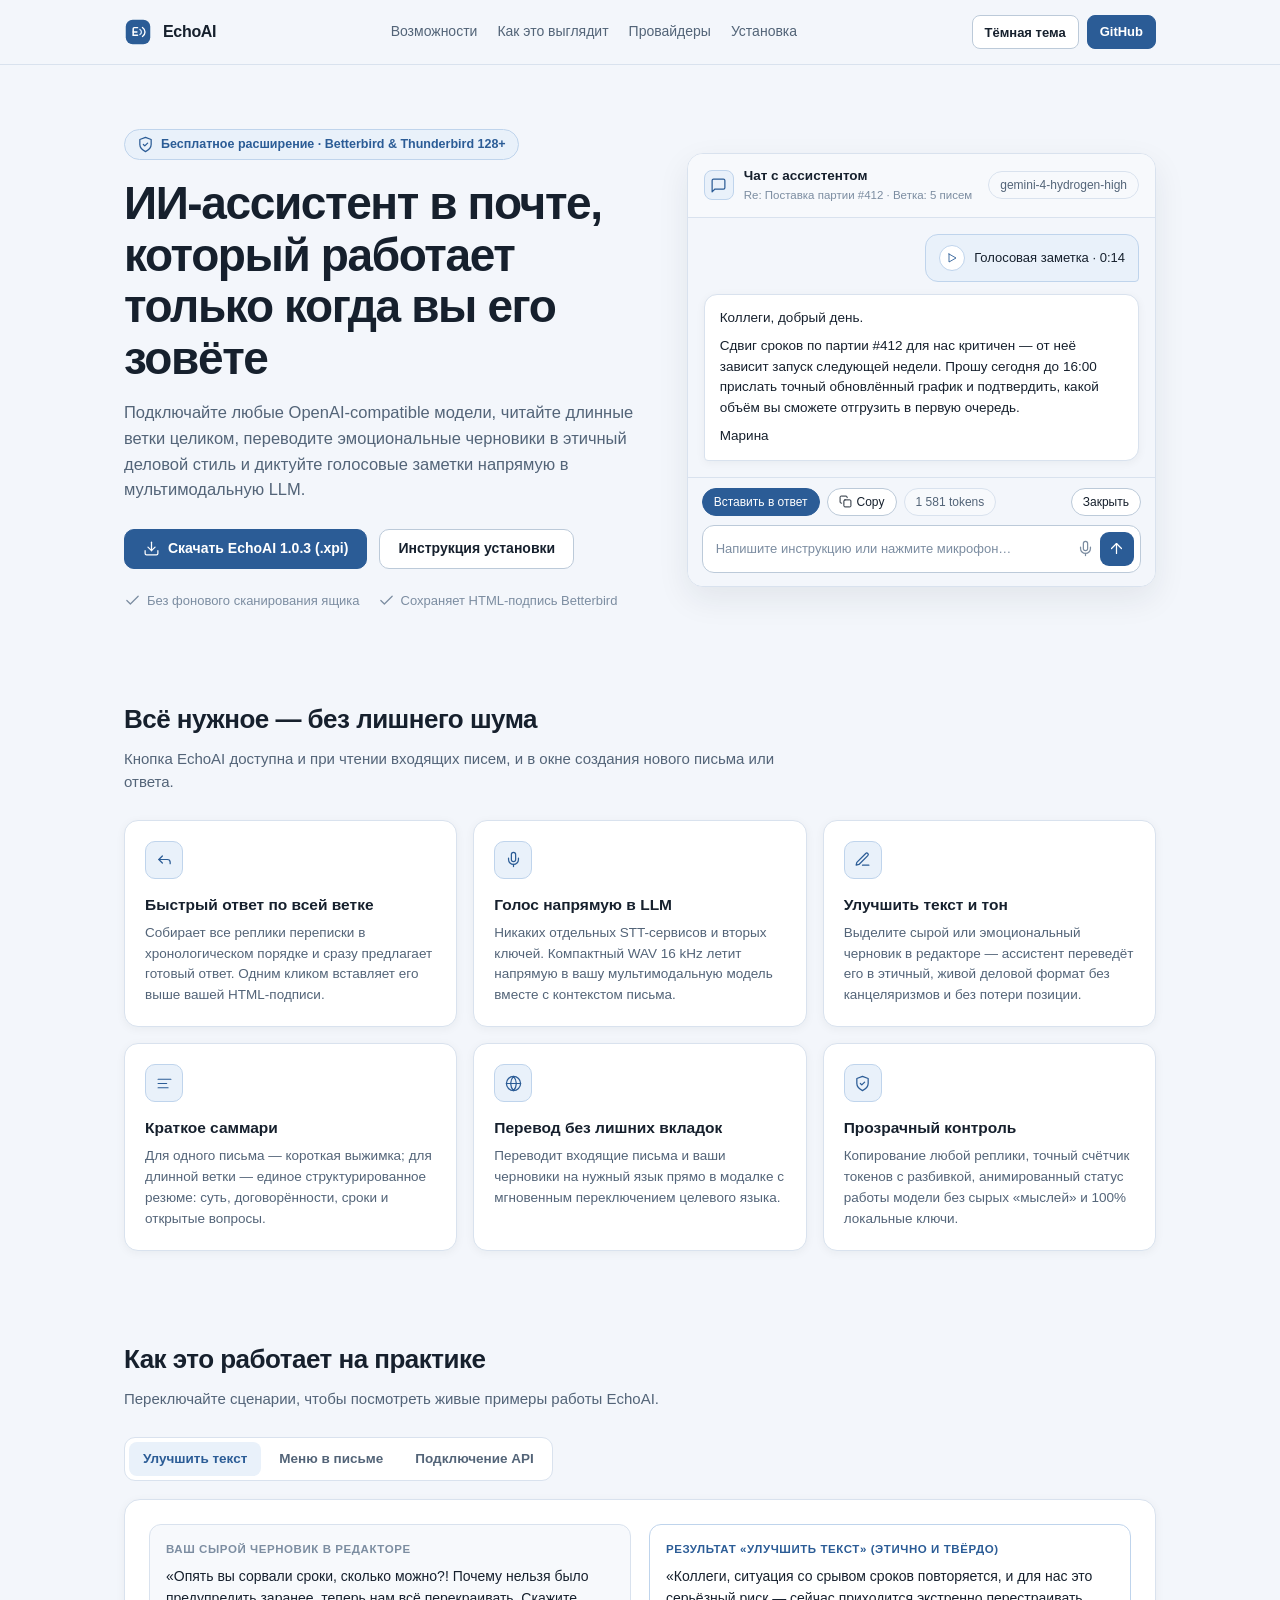
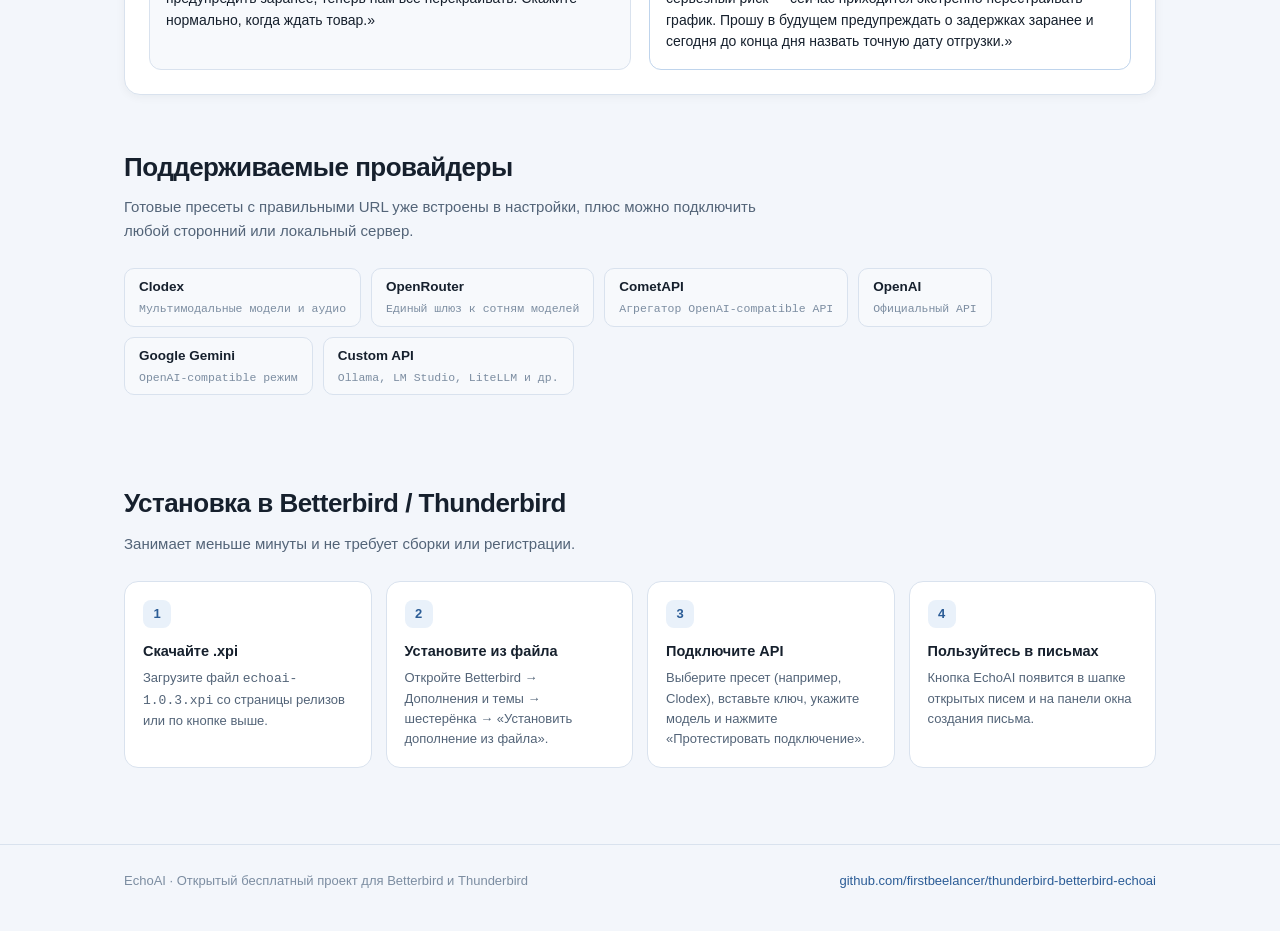
==== commit 7888ccb4: "fix(voice): detect Thunderbird getUserMedia hang with timeout and add one-click setup guide (v1.0.3)" ====
--- a/docs/index.html
+++ b/docs/index.html
@@ -626,9 +626,9 @@
             Подключайте любые OpenAI-compatible модели, читайте длинные ветки целиком, переводите эмоциональные черновики в этичный деловой стиль и диктуйте голосовые заметки напрямую в мультимодальную LLM.
           </p>
           <div class="hero-actions">
-            <a class="btn btn-primary" href="./download/echoai-1.0.2.xpi" download>
+            <a class="btn btn-primary" href="./download/echoai-1.0.3.xpi" download>
               <svg class="ic" viewBox="0 0 24 24"><path d="M21 15v4a2 2 0 0 1-2 2H5a2 2 0 0 1-2-2v-4"/><polyline points="7 10 12 15 17 10"/><line x1="12" y1="15" x2="12" y2="3"/></svg>
-              <span>Скачать EchoAI 1.0.2 (.xpi)</span>
+              <span>Скачать EchoAI 1.0.3 (.xpi)</span>
             </a>
             <a class="btn" href="#install">Инструкция установки</a>
           </div>
@@ -857,7 +857,7 @@
           <div class="step-card">
             <div class="step-num">1</div>
             <h3>Скачайте .xpi</h3>
-            <p>Загрузите файл <code>echoai-1.0.2.xpi</code> со страницы релизов или по кнопке выше.</p>
+            <p>Загрузите файл <code>echoai-1.0.3.xpi</code> со страницы релизов или по кнопке выше.</p>
           </div>
           <div class="step-card">
             <div class="step-num">2</div>
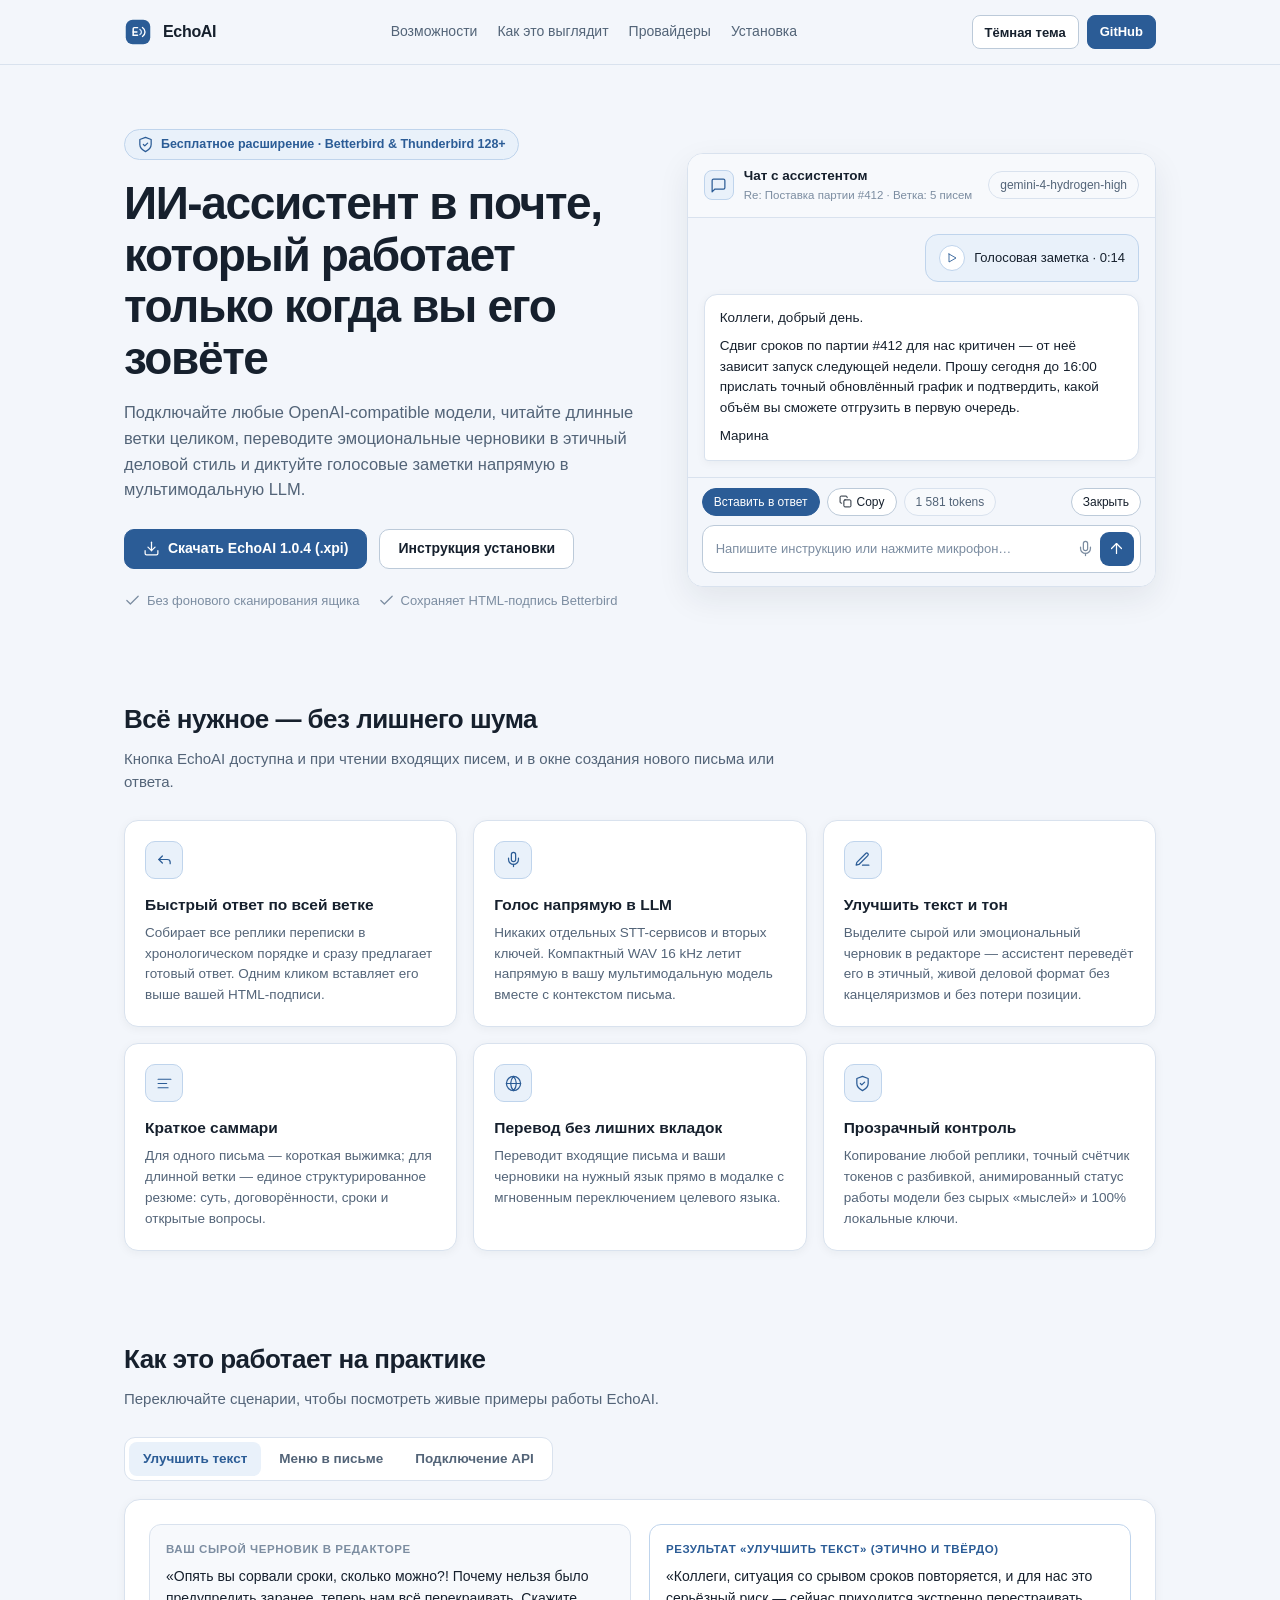
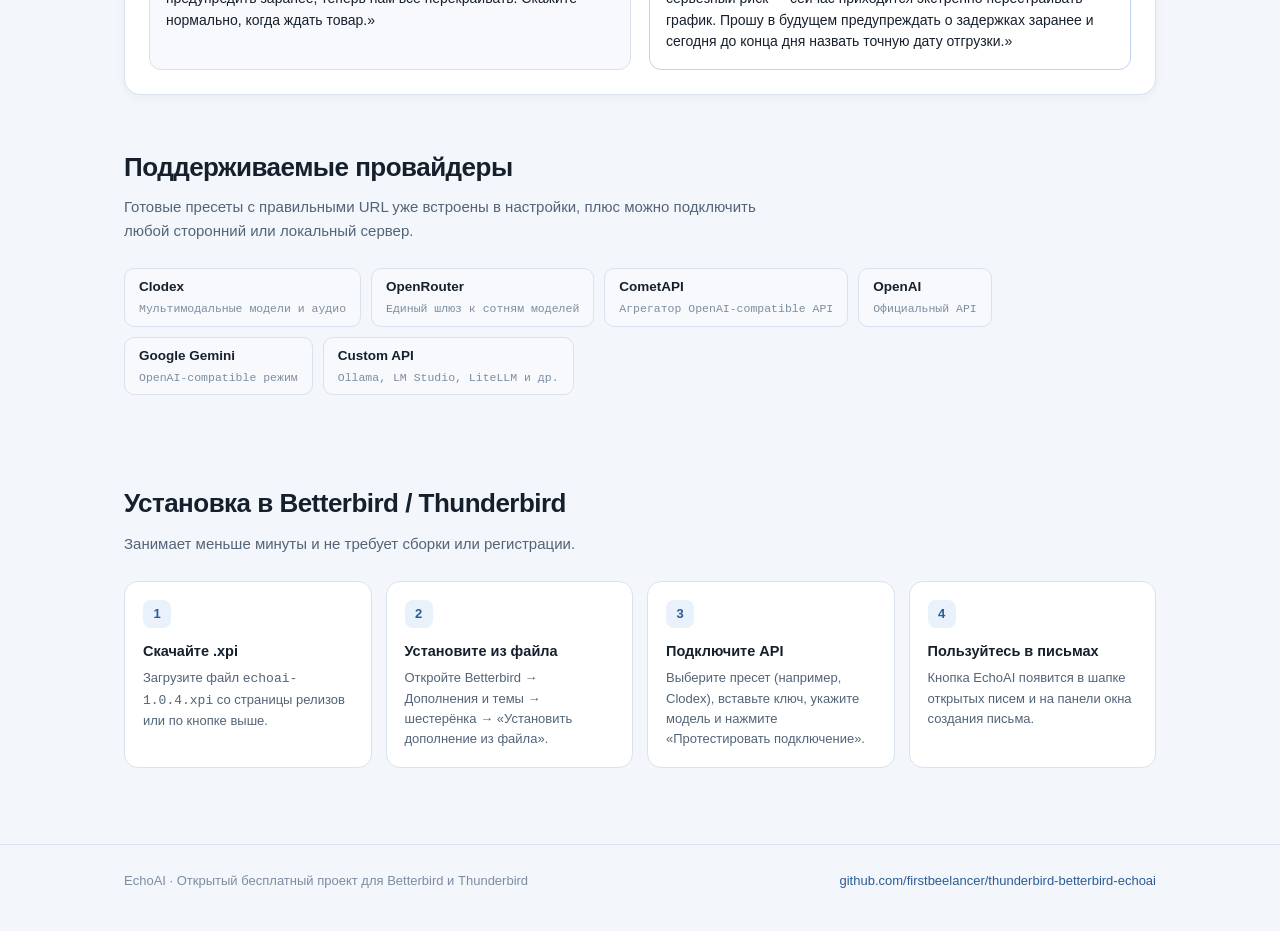
==== commit d89c8231: "feat(voice): add native echoMic Experiment API permission prompt scoped to EchoAI (v1.0.4)" ====
--- a/docs/index.html
+++ b/docs/index.html
@@ -626,9 +626,9 @@
             Подключайте любые OpenAI-compatible модели, читайте длинные ветки целиком, переводите эмоциональные черновики в этичный деловой стиль и диктуйте голосовые заметки напрямую в мультимодальную LLM.
           </p>
           <div class="hero-actions">
-            <a class="btn btn-primary" href="./download/echoai-1.0.3.xpi" download>
+            <a class="btn btn-primary" href="./download/echoai-1.0.4.xpi" download>
               <svg class="ic" viewBox="0 0 24 24"><path d="M21 15v4a2 2 0 0 1-2 2H5a2 2 0 0 1-2-2v-4"/><polyline points="7 10 12 15 17 10"/><line x1="12" y1="15" x2="12" y2="3"/></svg>
-              <span>Скачать EchoAI 1.0.3 (.xpi)</span>
+              <span>Скачать EchoAI 1.0.4 (.xpi)</span>
             </a>
             <a class="btn" href="#install">Инструкция установки</a>
           </div>
@@ -857,7 +857,7 @@
           <div class="step-card">
             <div class="step-num">1</div>
             <h3>Скачайте .xpi</h3>
-            <p>Загрузите файл <code>echoai-1.0.3.xpi</code> со страницы релизов или по кнопке выше.</p>
+            <p>Загрузите файл <code>echoai-1.0.4.xpi</code> со страницы релизов или по кнопке выше.</p>
           </div>
           <div class="step-card">
             <div class="step-num">2</div>
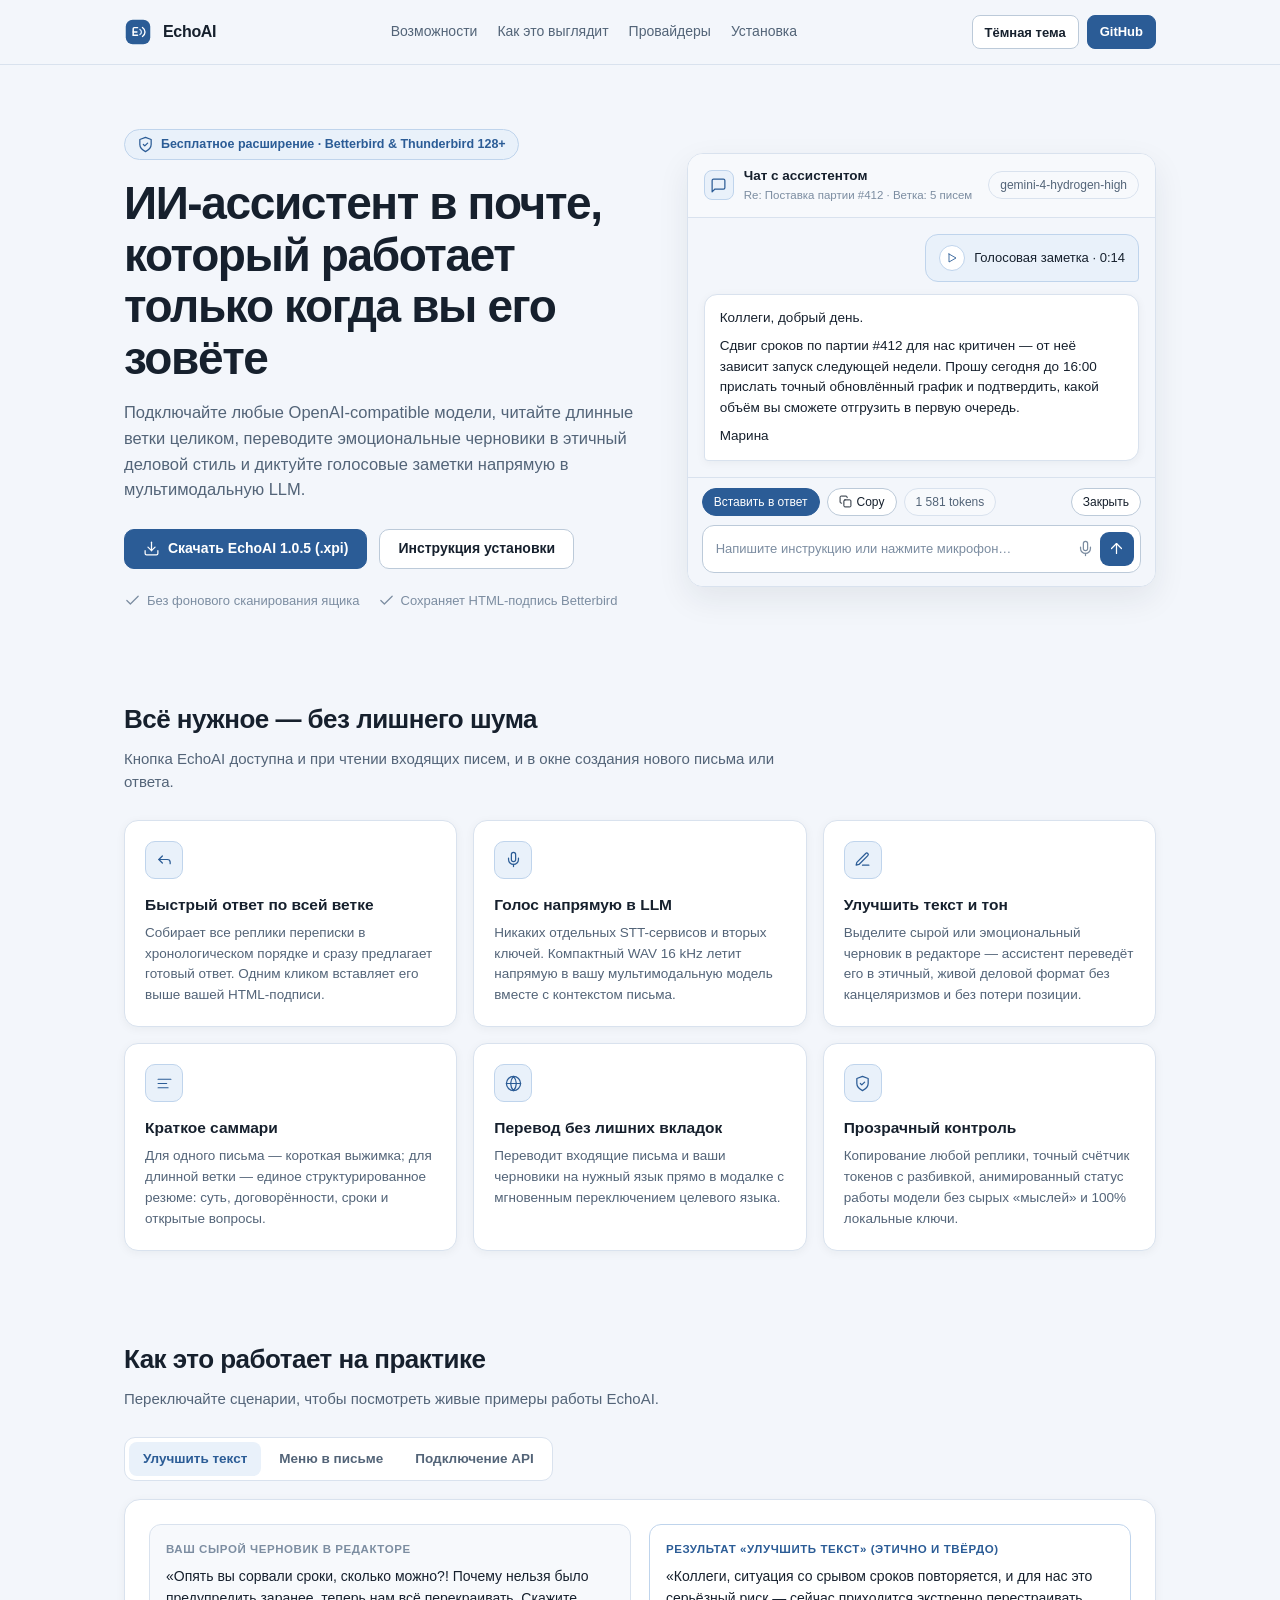
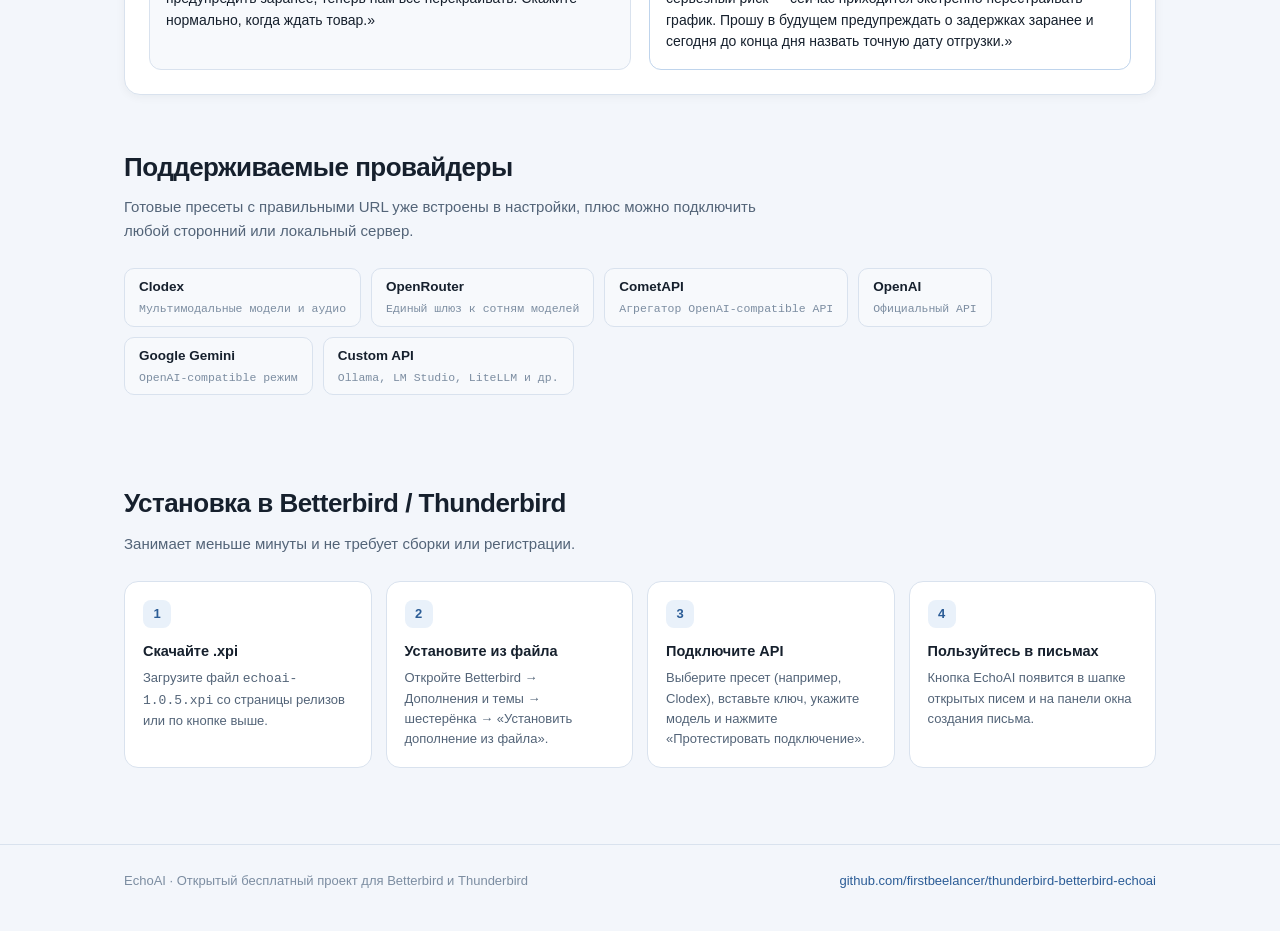
==== commit 2ff1de4b: "fix(voice): split echoMicParent/echoMicChild experiment APIs, fix MV3 manifest & add scoped capture " ====
--- a/docs/index.html
+++ b/docs/index.html
@@ -626,9 +626,9 @@
             Подключайте любые OpenAI-compatible модели, читайте длинные ветки целиком, переводите эмоциональные черновики в этичный деловой стиль и диктуйте голосовые заметки напрямую в мультимодальную LLM.
           </p>
           <div class="hero-actions">
-            <a class="btn btn-primary" href="./download/echoai-1.0.4.xpi" download>
+            <a class="btn btn-primary" href="./download/echoai-1.0.5.xpi" download>
               <svg class="ic" viewBox="0 0 24 24"><path d="M21 15v4a2 2 0 0 1-2 2H5a2 2 0 0 1-2-2v-4"/><polyline points="7 10 12 15 17 10"/><line x1="12" y1="15" x2="12" y2="3"/></svg>
-              <span>Скачать EchoAI 1.0.4 (.xpi)</span>
+              <span>Скачать EchoAI 1.0.5 (.xpi)</span>
             </a>
             <a class="btn" href="#install">Инструкция установки</a>
           </div>
@@ -857,7 +857,7 @@
           <div class="step-card">
             <div class="step-num">1</div>
             <h3>Скачайте .xpi</h3>
-            <p>Загрузите файл <code>echoai-1.0.4.xpi</code> со страницы релизов или по кнопке выше.</p>
+            <p>Загрузите файл <code>echoai-1.0.5.xpi</code> со страницы релизов или по кнопке выше.</p>
           </div>
           <div class="step-card">
             <div class="step-num">2</div>
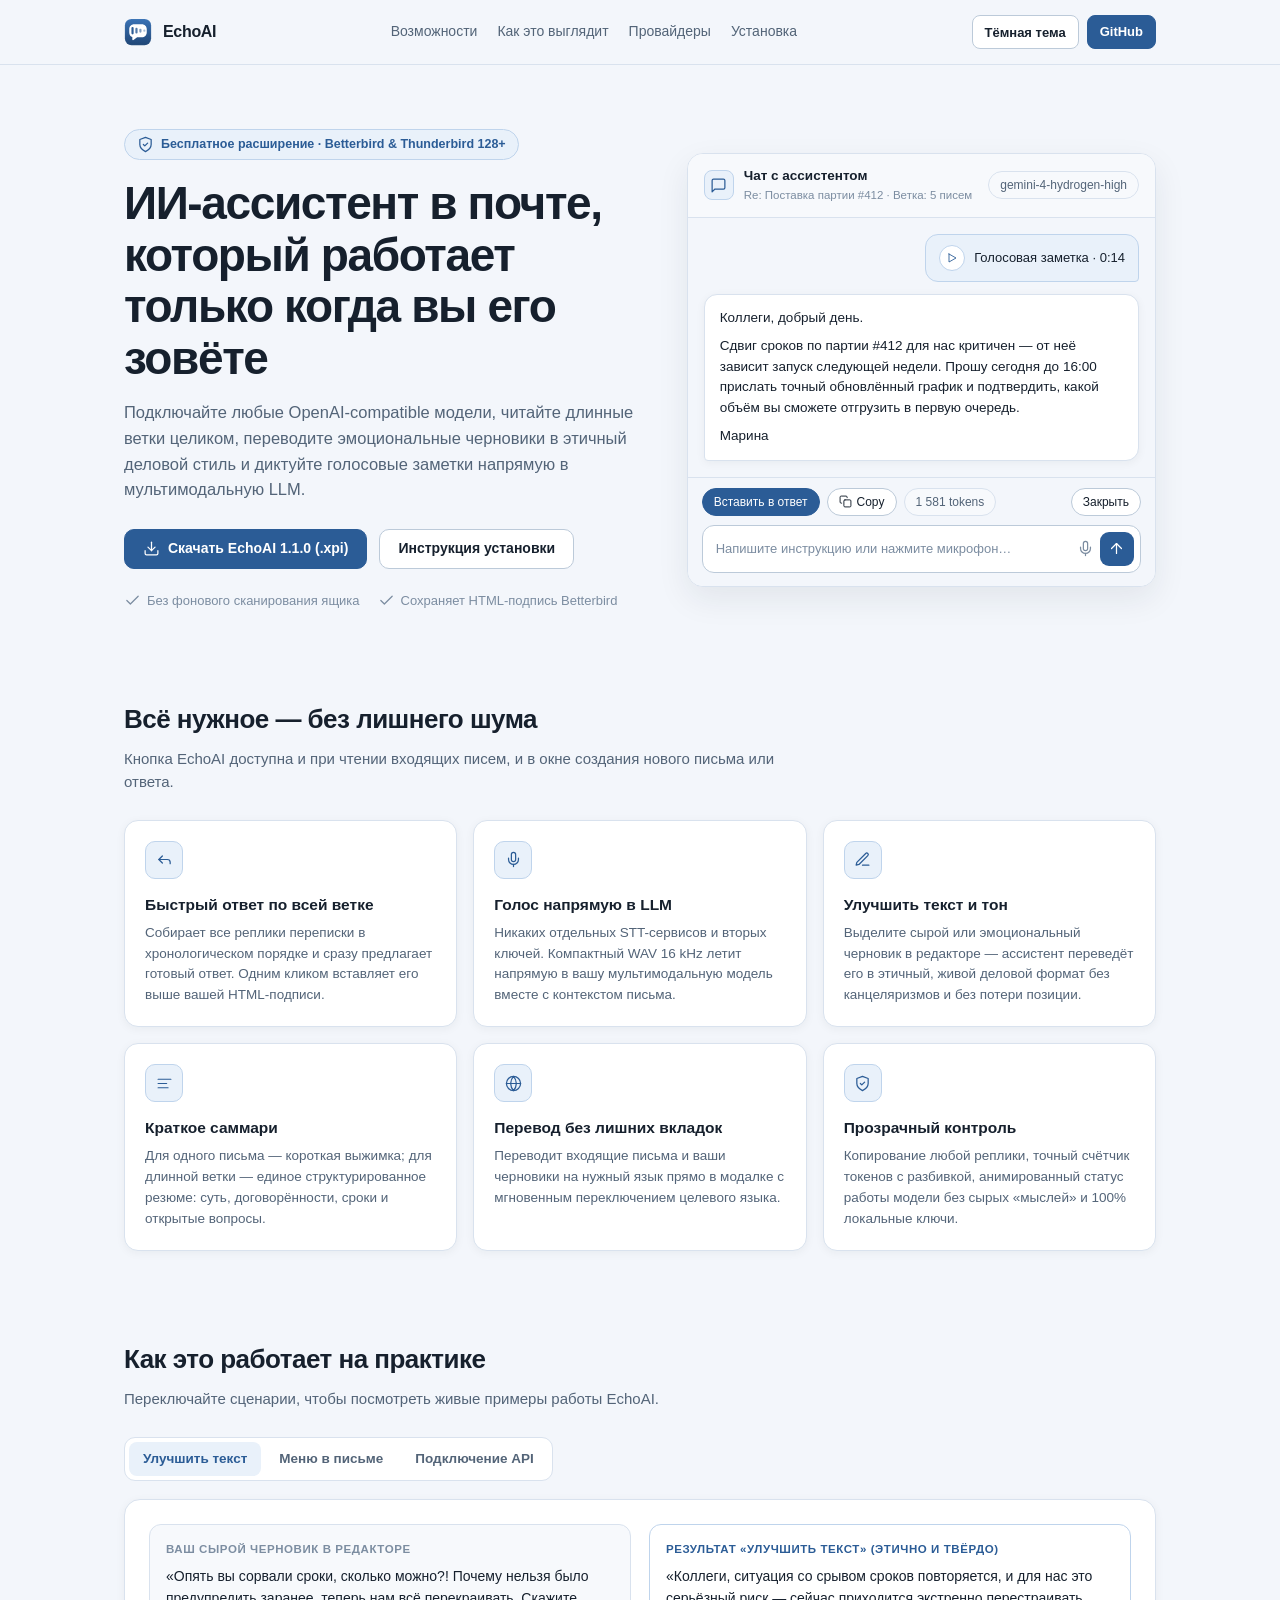
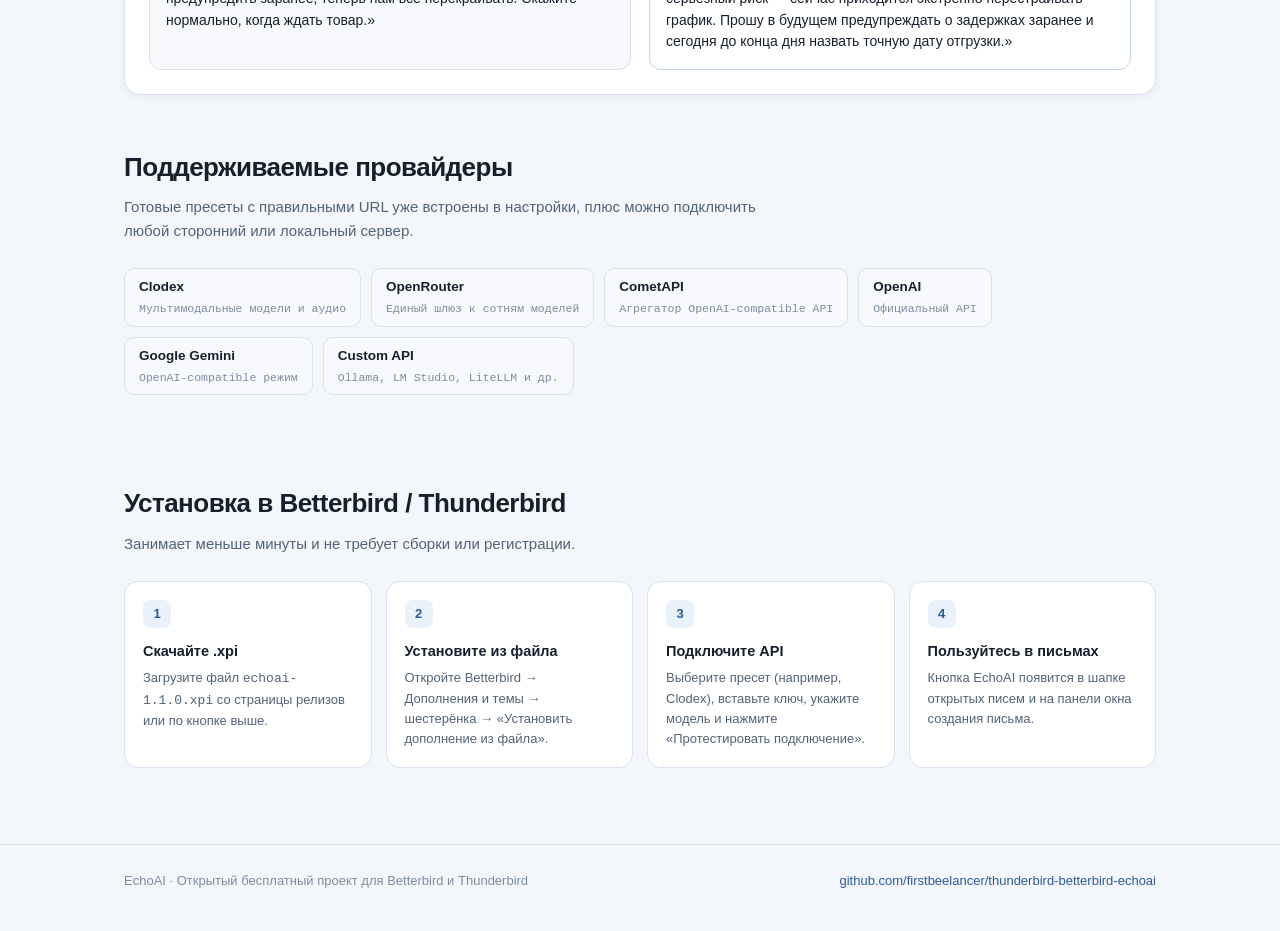
==== commit 0dac0e07: "feat(ui): redesign assistant, menu and settings, new icon; fix thread and compose bugs (v1.1.0) Fixe" ====
--- a/docs/index.html
+++ b/docs/index.html
@@ -587,14 +587,21 @@
   <header class="topbar">
     <div class="container topbar-inner">
       <a class="brand" href="#">
-        <svg width="28" height="28" viewBox="0 0 64 64" fill="none" aria-hidden="true">
-          <rect x="4" y="4" width="56" height="56" rx="16" fill="#2B5C96"/>
-          <path d="M21 39.5V24.5C21 23.1193 22.1193 22 23.5 22H31" stroke="#FFFFFF" stroke-width="3.4" stroke-linecap="round"/>
-          <path d="M21 32H29.5" stroke="#FFFFFF" stroke-width="3.4" stroke-linecap="round"/>
-          <path d="M21 39.5H31" stroke="#FFFFFF" stroke-width="3.4" stroke-linecap="round"/>
-          <path d="M36.5 26.2C38.6 27.6 39.9 29.7 39.9 32C39.9 34.3 38.6 36.4 36.5 37.8" stroke="#CFE3FA" stroke-width="3.2" stroke-linecap="round"/>
-          <path d="M42.2 21.8C45.8 24.3 48 28 48 32C48 36 45.8 39.7 42.2 42.2" stroke="#FFFFFF" stroke-width="3.2" stroke-linecap="round"/>
-        </svg>
+        <svg width="28" height="28" viewBox="0 0 128 128" fill="none" aria-hidden="true">
+  <defs>
+    <linearGradient id="echoaiTileDocs" x1="64" y1="4" x2="64" y2="124" gradientUnits="userSpaceOnUse">
+      <stop offset="0" stop-color="#3A73B6"/>
+      <stop offset="1" stop-color="#1F4676"/>
+    </linearGradient>
+  </defs>
+  <rect x="4" y="4" width="120" height="120" rx="30" fill="url(#echoaiTileDocs)"/>
+  <rect x="4.75" y="4.75" width="118.5" height="118.5" rx="29.25" stroke="#FFFFFF" stroke-opacity="0.14" stroke-width="1.5"/>
+  <path d="M46 28h36c12.15 0 22 9.85 22 22v16c0 12.15-9.85 22-22 22H60l-16.6 12.9c-2.3 1.8-5.4.15-5.4-2.75V87.2C29.4 84.2 24 75.8 24 66V50c0-12.15 9.85-22 22-22z" fill="#FFFFFF"/>
+  <rect x="34" y="41" width="10" height="34" rx="5" fill="#2B5C96"/>
+  <rect x="52" y="45" width="10" height="26" rx="5" fill="#2B5C96" fill-opacity="0.82"/>
+  <rect x="70" y="49" width="10" height="18" rx="5" fill="#2B5C96" fill-opacity="0.6"/>
+  <rect x="88" y="53" width="10" height="10" rx="5" fill="#2B5C96" fill-opacity="0.4"/>
+</svg>
         <span>EchoAI</span>
       </a>
 
@@ -626,9 +633,9 @@
             Подключайте любые OpenAI-compatible модели, читайте длинные ветки целиком, переводите эмоциональные черновики в этичный деловой стиль и диктуйте голосовые заметки напрямую в мультимодальную LLM.
           </p>
           <div class="hero-actions">
-            <a class="btn btn-primary" href="./download/echoai-1.0.5.xpi" download>
+            <a class="btn btn-primary" href="./download/echoai-1.1.0.xpi" download>
               <svg class="ic" viewBox="0 0 24 24"><path d="M21 15v4a2 2 0 0 1-2 2H5a2 2 0 0 1-2-2v-4"/><polyline points="7 10 12 15 17 10"/><line x1="12" y1="15" x2="12" y2="3"/></svg>
-              <span>Скачать EchoAI 1.0.5 (.xpi)</span>
+              <span>Скачать EchoAI 1.1.0 (.xpi)</span>
             </a>
             <a class="btn" href="#install">Инструкция установки</a>
           </div>
@@ -857,7 +864,7 @@
           <div class="step-card">
             <div class="step-num">1</div>
             <h3>Скачайте .xpi</h3>
-            <p>Загрузите файл <code>echoai-1.0.5.xpi</code> со страницы релизов или по кнопке выше.</p>
+            <p>Загрузите файл <code>echoai-1.1.0.xpi</code> со страницы релизов или по кнопке выше.</p>
           </div>
           <div class="step-card">
             <div class="step-num">2</div>
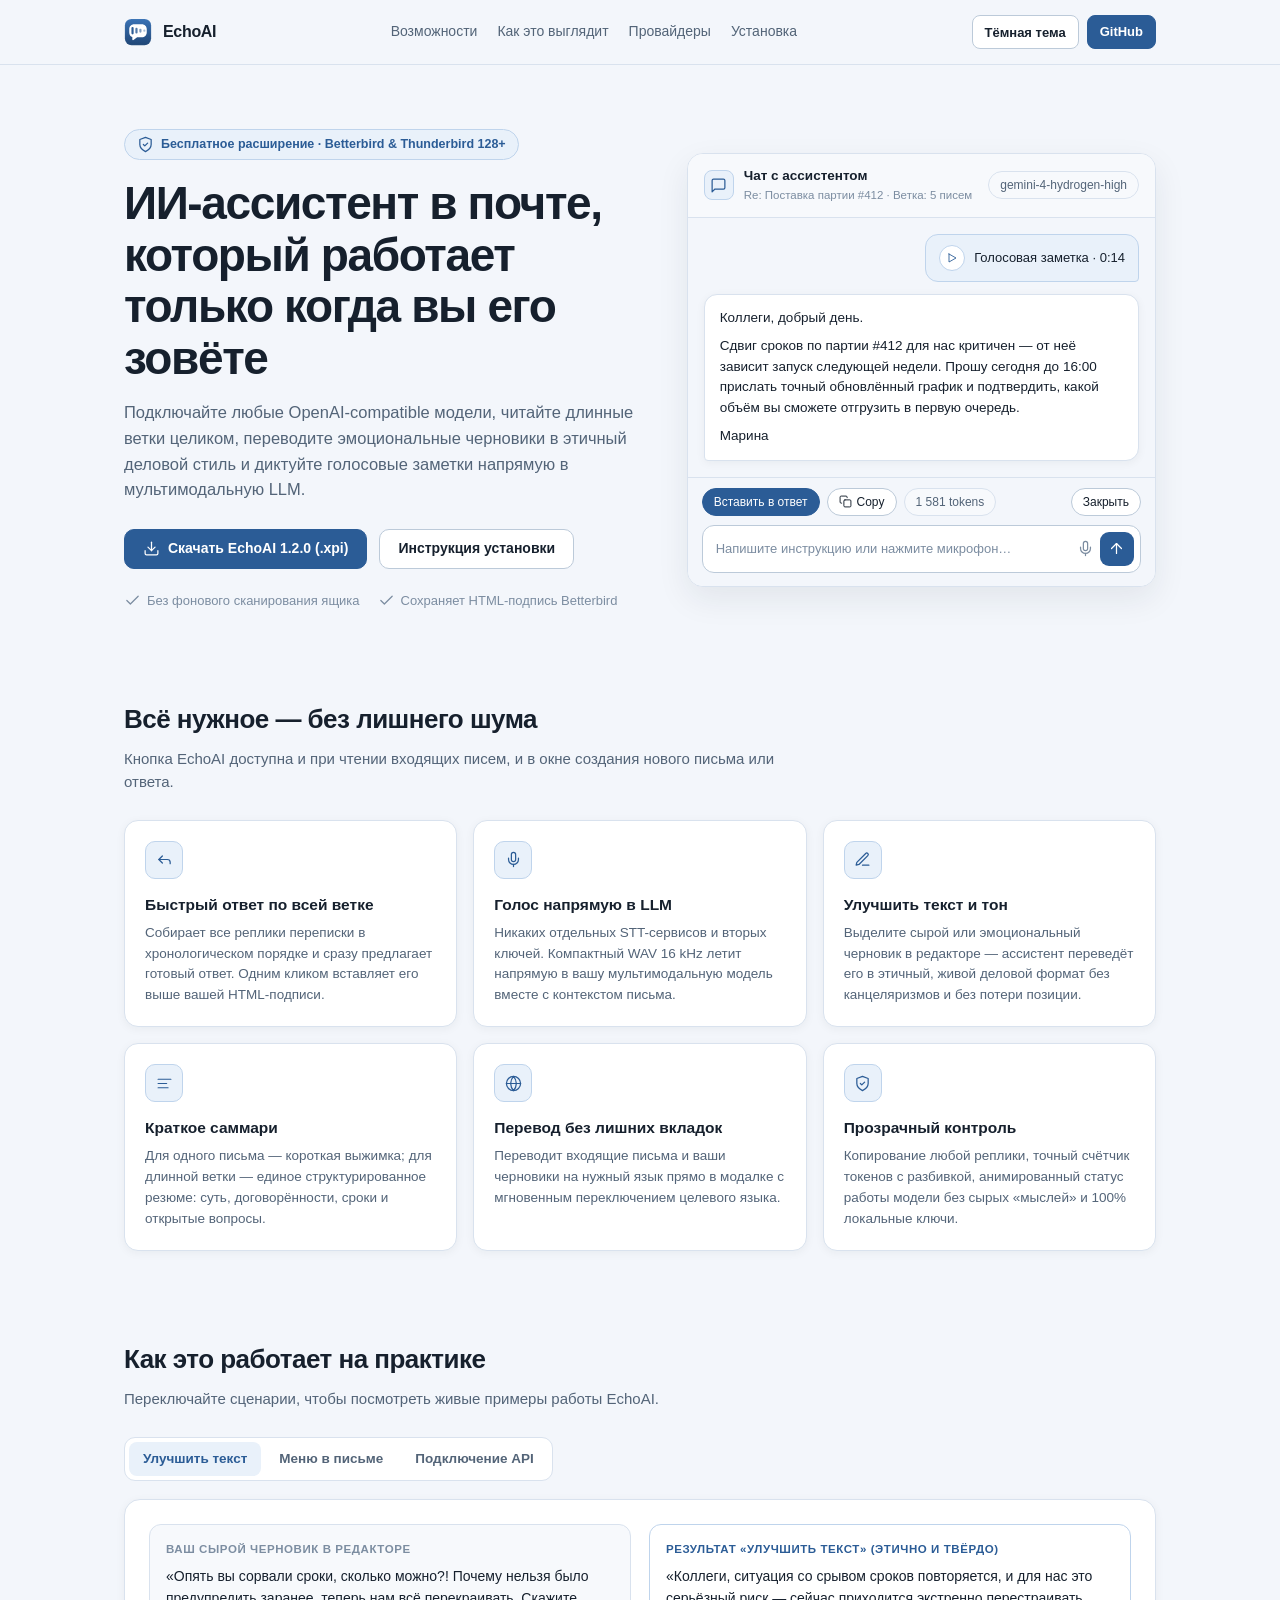
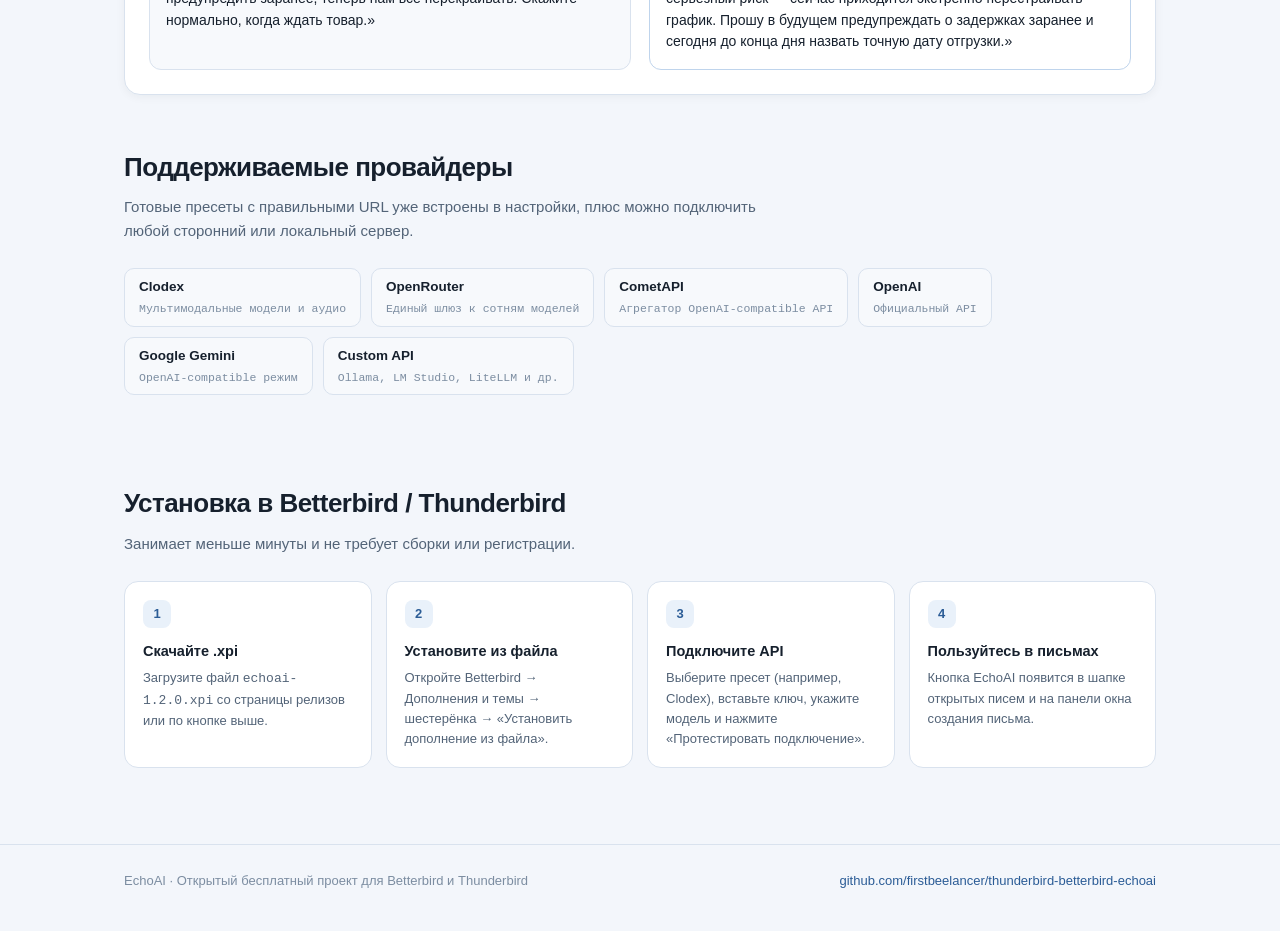
==== commit 00f2af9d: "feat: show voice transcript in chat, add version and on-demand updates (v1.2.0) Voice input: - a rec" ====
--- a/docs/index.html
+++ b/docs/index.html
@@ -633,9 +633,9 @@
             Подключайте любые OpenAI-compatible модели, читайте длинные ветки целиком, переводите эмоциональные черновики в этичный деловой стиль и диктуйте голосовые заметки напрямую в мультимодальную LLM.
           </p>
           <div class="hero-actions">
-            <a class="btn btn-primary" href="./download/echoai-1.1.0.xpi" download>
+            <a class="btn btn-primary" href="./download/echoai-1.2.0.xpi" download>
               <svg class="ic" viewBox="0 0 24 24"><path d="M21 15v4a2 2 0 0 1-2 2H5a2 2 0 0 1-2-2v-4"/><polyline points="7 10 12 15 17 10"/><line x1="12" y1="15" x2="12" y2="3"/></svg>
-              <span>Скачать EchoAI 1.1.0 (.xpi)</span>
+              <span>Скачать EchoAI 1.2.0 (.xpi)</span>
             </a>
             <a class="btn" href="#install">Инструкция установки</a>
           </div>
@@ -864,7 +864,7 @@
           <div class="step-card">
             <div class="step-num">1</div>
             <h3>Скачайте .xpi</h3>
-            <p>Загрузите файл <code>echoai-1.1.0.xpi</code> со страницы релизов или по кнопке выше.</p>
+            <p>Загрузите файл <code>echoai-1.2.0.xpi</code> со страницы релизов или по кнопке выше.</p>
           </div>
           <div class="step-card">
             <div class="step-num">2</div>
